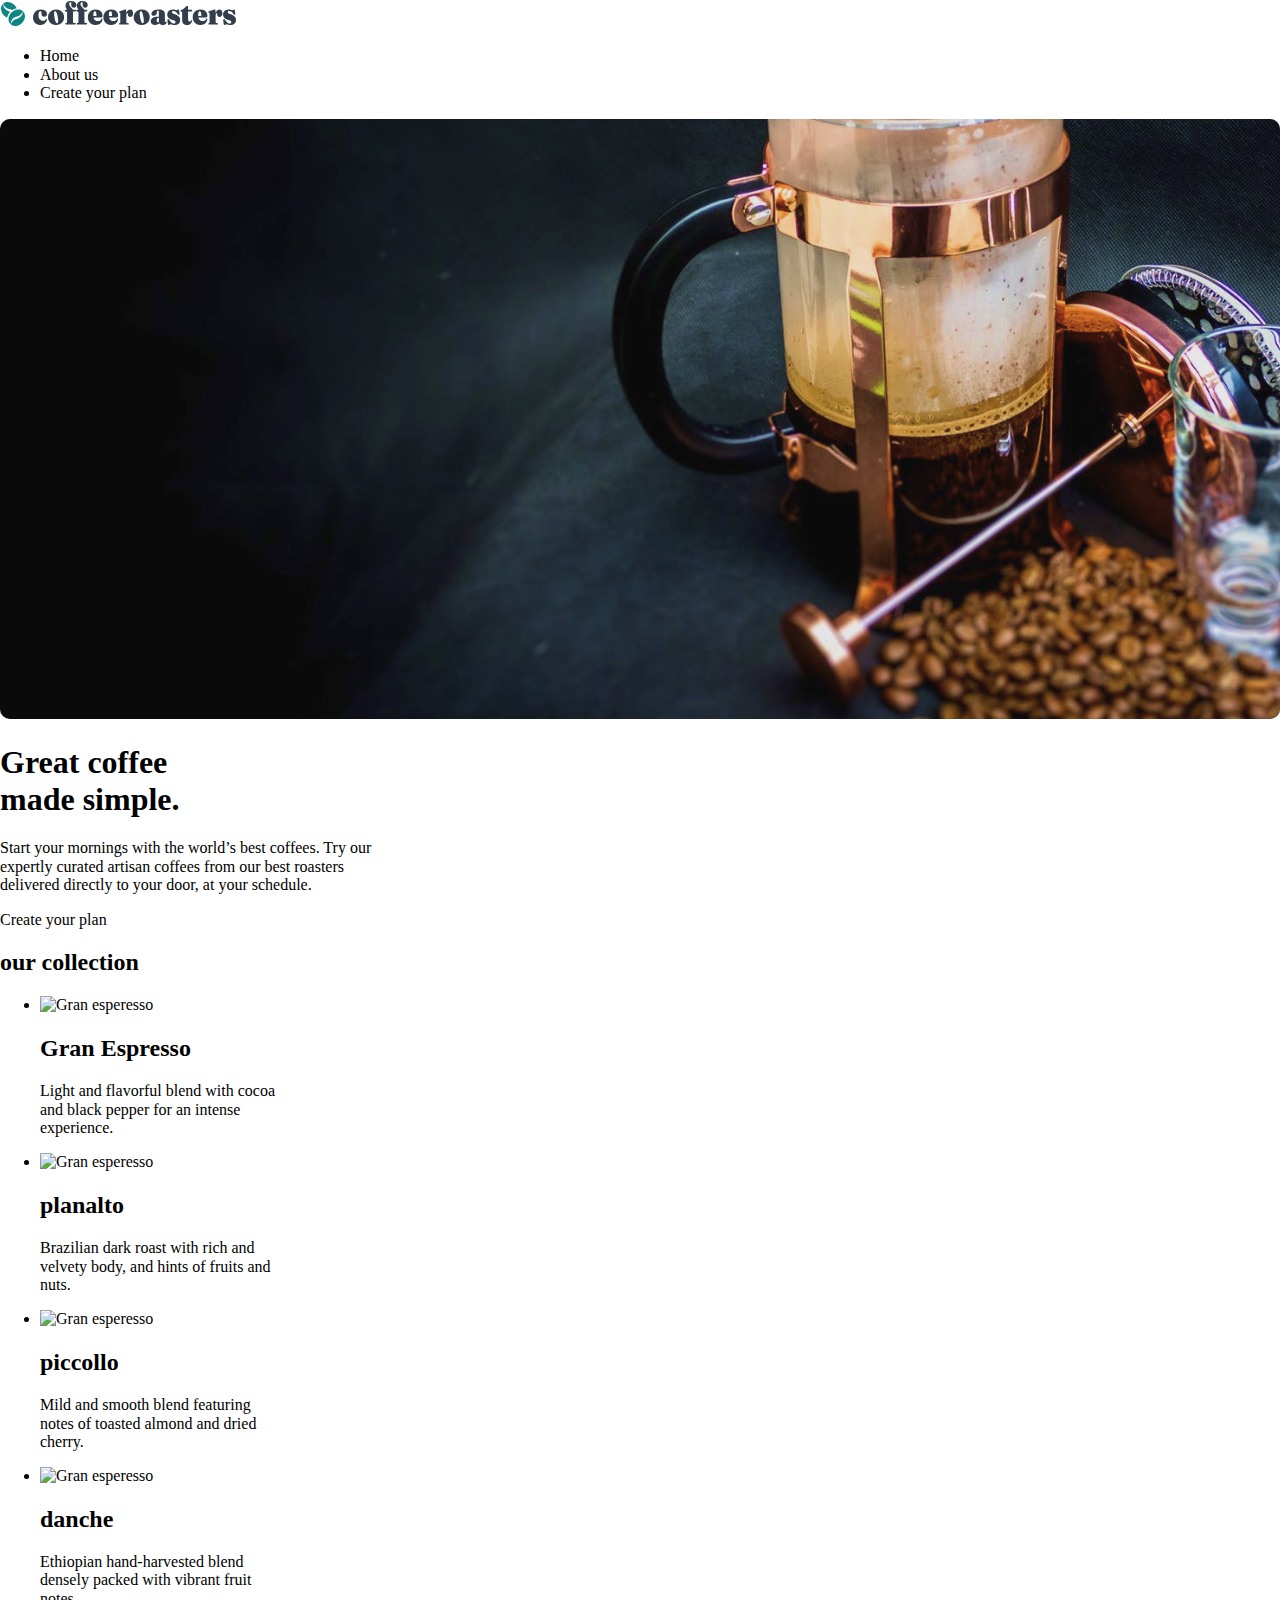
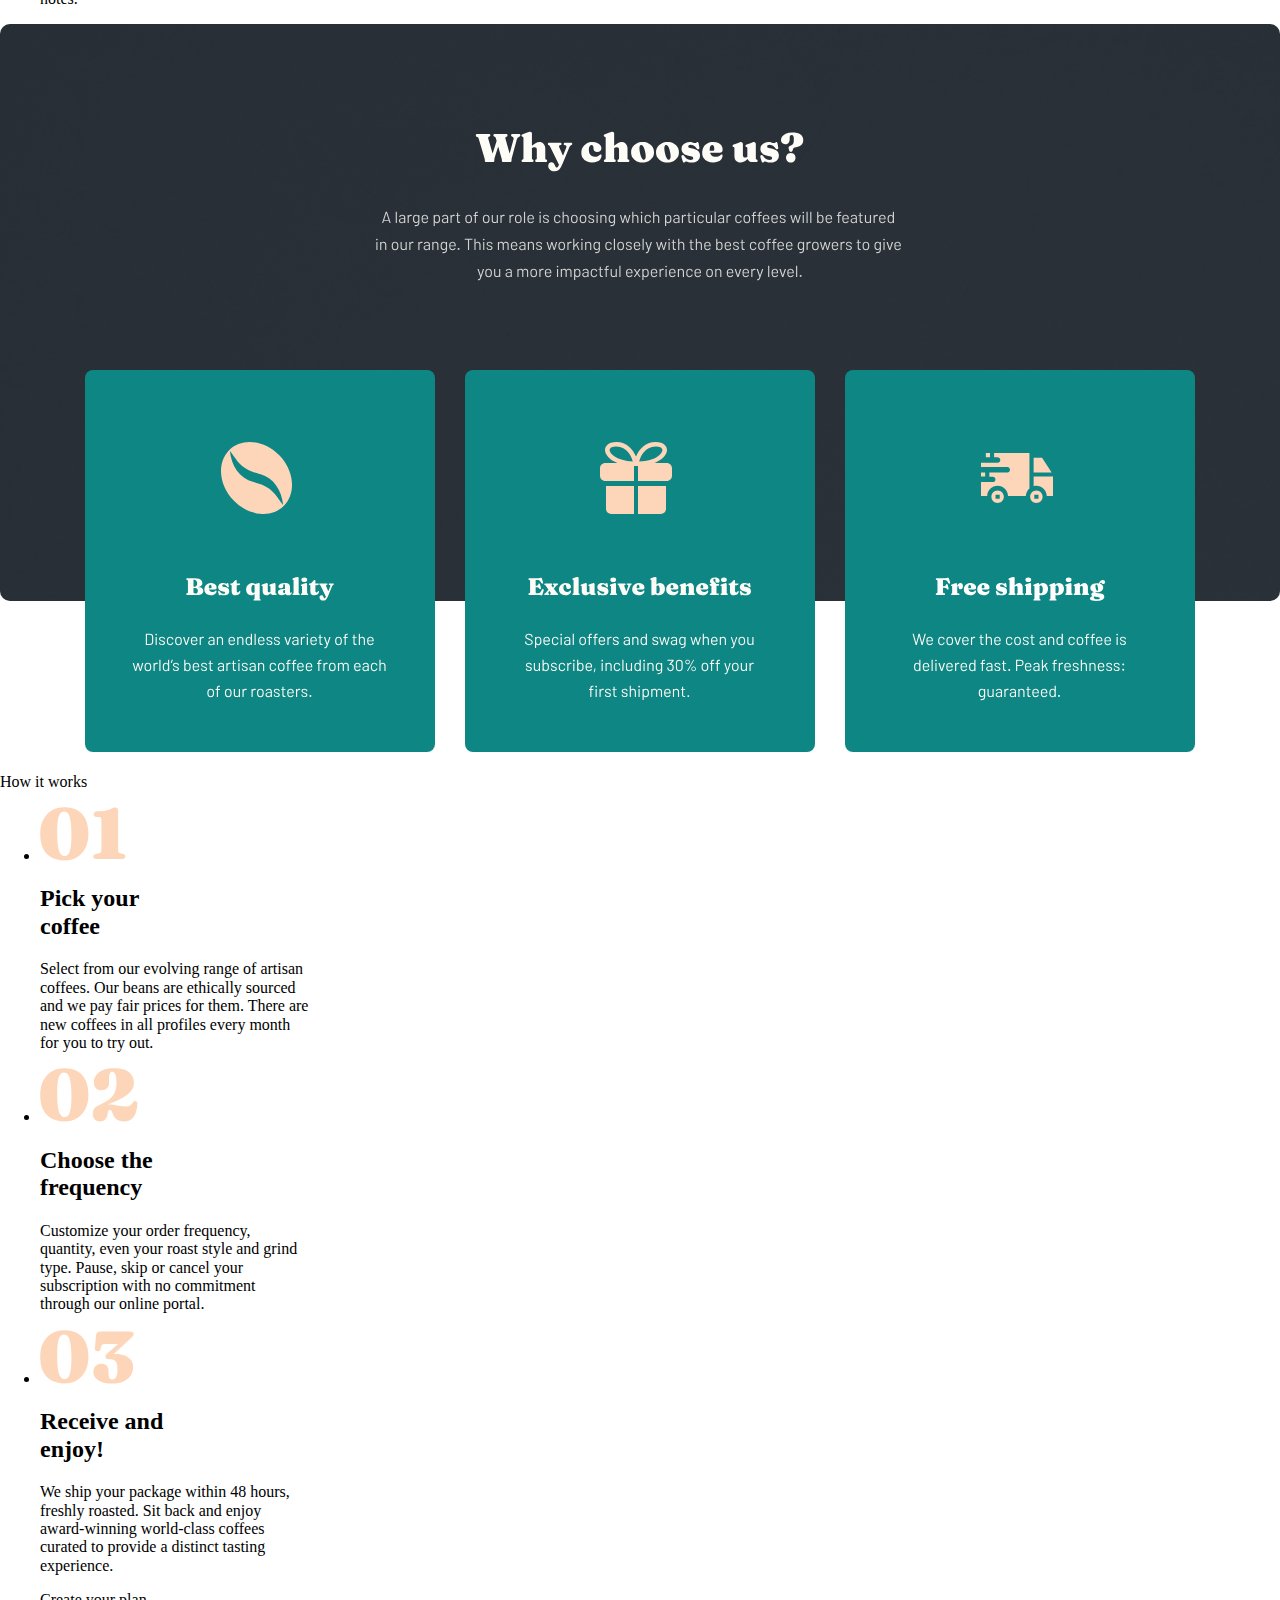
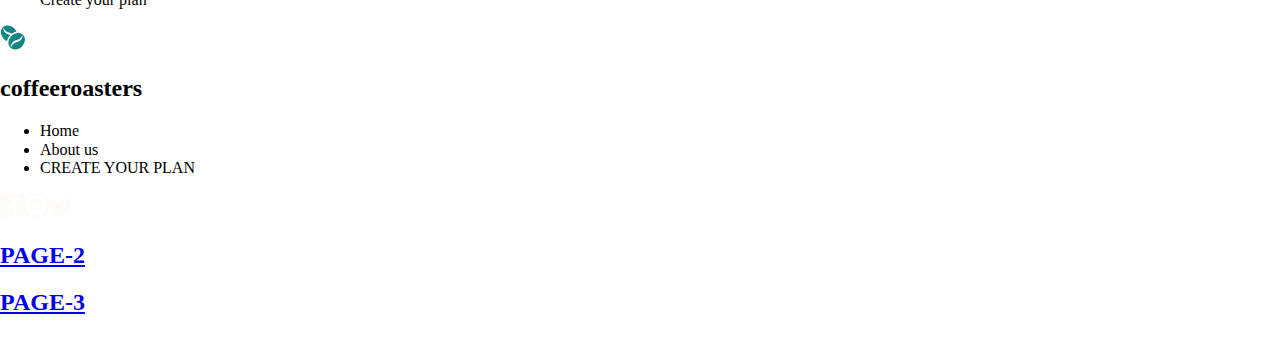
==== index.html @ 1a0b7751 "coffee-maket tablet and mobile verison 3 page" ====
<!DOCTYPE html>
<html lang="en">
<head>
    <meta charset="UTF-8">
    <meta http-equiv="X-UA-Compatible" content="IE=edge">
    <meta name="viewport" content="width=device-width, initial-scale=1.0">
    <link rel="apple-touch-icon" sizes="180x180" href="/apple-touch-icon.png">
<link rel="icon" type="image/png" sizes="32x32" href="/favicon-32x32.png">
<link rel="icon" type="image/png" sizes="16x16" href="/favicon-16x16.png">
<link rel="manifest" href="/site.webmanifest">
<link rel="mask-icon" href="/safari-pinned-tab.svg" color="#5bbad5">
<meta name="msapplication-TileColor" content="#da532c">
<meta name="theme-color" content="#ffffff">
    <title>coffeeroasters</title>
    <link rel="stylesheet" href="./css/normalize.css">
    <link rel="stylesheet" href="./css/style.css">
</head>
<body>
    <div class="normalizm">
        <header class="header"> 
            <img class="header-img" src="./img/Group 5.svg" alt="coffeeroasters">
            <ul class="header-ul">
                <li class="header-text">Home</li>
                <li class="header-text">About us</li>
                <li class="header-text">Create your plan</li>
            </ul>
       </header>
       <main class="container">
           <div class="type-none">
               <img class="img" src="./img/Bitmap.svg" alt="Bitmap">
               <h1 class="heading">Great coffee <br> made simple.</h1>
               <p class="text">Start your mornings with the world’s best coffees. Try our <br> expertly curated artisan 
               coffees from our best roasters <br> delivered directly to your door, at your schedule.</p>
               <p class="heading2">Create your plan</p>
           </div>
           <div class="wrapper">
               <h2 class="wrapper-heading1">our collection</h2>
               <ul class="wrapper-header">
                   <li class="wrapper-item">
                       <img class="wrapper-img2" src="./img/kopi1 copy.svg" alt="Gran esperesso">
                       <h2 class="wrapper-heading">Gran Espresso</h2>
                       <p class="wrapper-text">Light and flavorful blend with cocoa <br> and black pepper for an intense <br> experience.</p>
                   </li>
                   <li class="wrodded-item">
                       <img class="wrodded-img2" src="./img/kopi2.svg" alt="Gran esperesso">
                       <h2 class="wrodded-heading">planalto</h2>
                       <p class="wrodded-text">Brazilian dark roast with rich and <br> velvety body, and hints of fruits and <br> nuts.</p>
                   </li>
                   <li class="drowwer-item">
                       <img class="drowwer-img2" src="./img/kopi3.svg" alt="Gran esperesso">
                       <h2 class="drowwer-heading">piccollo</h2>
                       <p class="drowwer-text">Mild and smooth blend featuring <br> notes of toasted almond and dried <br> cherry.</p>
                   </li>
                   <li class="dropped-item">
                       <img class="dropped-img2" src="./img/kopi4.svg" alt="Gran esperesso">
                       <h2 class="dropped-heading">danche</h2>
                       <p class="dropped-text">Ethiopian hand-harvested blend <br> densely packed with vibrant fruit <br> notes.</p>
                   </li>
               </ul>
           </div>
           <div>
               <img class="div-img" src="./img/Group 12.svg" alt="master-klass">
           </div>
   <div class="class"> 
   <p class="class-text">How it works</p>
   <div class="line">
        <span class="circle"></span>
       <span class="circle"></span>
       <span class="circle"></span>
   </div>
   <ul class="clas-01">
       <li class="class-wrapper">
           <img class="img-01" src="./img/01.svg" alt="01">
           <h2 class="class-heading">Pick your <br>coffee</h2>
           <p class="clas-text">Select from our evolving range of artisan <br> coffees. Our beans are ethically sourced <br> and we pay fair prices for them. There are <br> new coffees in all profiles every month <br> for you to try out.</p>
       </li>
       <li class="class-dropped">
           <img class="img-02" src="./img/02.svg" alt="01">
           <h2 class="class-headink">Choose the <br>frequency</h2>
           <p class="clas-texs">Customize your order frequency,<br>quantity, even your roast style and grind<br>type.
               Pause, skip or cancel your <br>subscription with no commitment <br> through our online portal.</p>
       </li>
       <li class="class-drowwer">
           <img class="img-03" src="./img/03.svg" alt="01">
           <h2 class="class-headins">Receive and<br>enjoy!</h2>
           <p class="clas-texk">We ship your package within 48 hours,<br>freshly roasted. Sit back and enjoy <br>award-winning world-class coffees <br>curated to provide a distinct tasting <br>experience.</p>
       </li>
       <a class="heading22">Create your plan</a>
   </ul>
   </div>
       </main>
       <footer class="footer">
       <img class="footer-img" src="./img/Combined Shape.svg" alt="Combined Shape"><h2 class="footer-heading">coffeeroasters</h2>
       <ul class="footer-dropped">
           <li class="footer-item">Home</li>
           <li class="footer-item">About us</li>
           <li class="footer-item">CREATE YOUR PLAN</li>
       </ul>
       <div class="img-rofiq">
           <img class="footer-img1" src="./img/facebook.svg" alt="facebook"><img class="footer-img1" src="./img/instagram.svg"alt="instagram"><img class="footer-img1" src="./img/twitter.svg" alt="twitter"></div>
       </footer>
       <h2 class="page"><a class="page-link" href="./about.html">PAGE-2</a></h2>
       <h2 class="page"><a class="page-link" href="./style.html">PAGE-3</a></h2>
    </div>
</body>
</html>
---- css/style.css ----
/*body{
font-family:  sans-serif;
    background-image: linear-gradient(#fdf9ee,#fff);
   background-repeat: no-repeat;
}
.header-ul{
    display: flex;
    margin-left: 1110px;
    margin-top: -22px;
    list-style-type:  none;
}
.header-text{
    color:  rgba(131, 136, 143, 1);
    padding: 0 18px;
}
.header-img{
    margin-top: 30px;
    margin-left: 50px;
}
.img{
    margin-top: 43px;
    margin-left: 190px;
width: 1400px;
height: 600px;
}
.heading{
    height: 145px;
    line-height: 72px;
    font-size: 72px;
    font-weight: 900;
    margin-left: 320px;
    margin-top: -515px;
    color: #fff;
}
.text{
    color: #FEFCF7;
    opacity: 0.8;
    margin-left: 330px;
    font-size: 16px;
    line-height: 26px;
}
.heading2{
    font-size: 22px;
    margin-left: 330px;
    border-radius: 6px;
    display: inline-block;
    color: #FEFCF7;
    background-color: #0E8784;
    height: 45px;
    text-align: center;
    padding-top: 16px;
    width: 220px;
    margin-top: 50px;
}
.img{
    margin-left: 180px;
}
.wrapper-header{
    margin-bottom: 200px;
    list-style-type: none;
}
.wrapper-img2{
    width: 400px;
    height: 393px;
    margin-left: -10px;
margin-top: 300px;
}
.wrapper-heading{
    margin-top: -130px;
    margin-left: 100px;
    font-size: 42px;
    color: #333D4B;
}
.wrapper-heading1{
    position: absolute;
    width: 1111px;
    height: 196px;
    left: 165px;
    top: 849px;
    background: linear-gradient(180deg, rgba(254, 252, 247, 0.0001) 0%, #FEFCF7 100%);
    mix-blend-mode: normal;
    font-size: 160px;
    margin-top: 1px;
    margin-left: 300px;
    opacity: 0.1; 
    margin-left: 180px;
}
.wrapper-text{
    margin-left: 105px;
    font-family: "Arial";
    margin-top: -30px;
}
.wrapper{
    display: flex;
}
.wrodded-heading{
    margin-top: -130px;
    margin-left: 490px;
    font-size: 42px;
    color: #333D4B;
}
.wrodded-img2{
    width: 400px;
    height: 393px;
    margin-left: 370px;
margin-top: -500px;
}
.wrodded-text{
    margin-left: 490px;
    font-family: "Arial";
    margin-top: -30px;
}
.drowwer-heading{
    margin-top: -150px;
    margin-left: 900px;
    font-size: 42px;
    color: #333D4B;
}
.drowwer-img2{
    width: 400px;
    height: 393px;
    margin-left: 780px;
margin-top: -820px;
}
.drowwer-text{
    margin-left: 910px;
    margin-top: -30px;
}
.dropped-heading{
    margin-top: -40px;
    margin-left: 1290px;
    font-size: 42px;
    color: #333D4B;
}
.dropped-img2{
    width: 350px;
    margin-left: 1200px;
    height: 200px;
}
.dropped-text{
    margin-left: 1290px;
    font-family: "Arial";
    margin-top: -20px;
}
.dropped-item{
    margin-top: -320px;
}
.div-img{
    margin-left: 220px;
    margin-bottom: 200px;
}
.class-text{
    position: absolute;
    height: 32px;
    margin-top: 2300px;
    margin-left: 165px;
    top: calc(50% - 32px/2 - 266.5px);
    font-style: normal;
    font-weight: 900;
    font-size: 24px;
    line-height: 32px;  
    color: #83888F;
}
.line{
    display: flex;
    align-items: center;
    justify-content: space-between;
    background-color: #FDD6BA;
height: 3px;
width: 700px;
margin-top: 130px;
margin-left: 160px;
}
.circle{
    display: inline-block;
    background-color: #fff;
    display: inline-block;
    width: 30px;
    height: 30px;
    border: 2px solid #0E8784;
    border-radius: 50%;
}
.img-01{
    margin-top: 98px;
    margin-left: 165px;
}
.clas-01{
    list-style-type: none;
}
.class-heading{
    margin-bottom: 42px;
    margin-left: 160px;
    font-size: 34px;
    color: #333D4B;
}
.clas-text{
    margin-left: 160px;
    color: #333D4B;
    font-size: 13px;
}
.class-dropped{
    margin-top: -292px;
    margin-left: 545px;
}
.class-headink{
    margin-bottom: 42px;
    font-size: 34px;
    color: #333D4B;
}
.clas-texs{
    color: #333D4B;
font-size: 13px;
}
.class-drowwer{
    padding-bottom: 109px;
    margin-top: -292px;
    margin-left: 1000px;
}
.class-headins{
    margin-bottom: 42px;
    font-size: 34px;
    color: #333D4B;
}
.clas-texk{
    color: #333D4B;
font-size: 13px;
}
.heading22{
    text-decoration: none;
    font-size: 22px;
    margin-left: 130px;
    border-radius: 6px;
    display: inline-block;
    color: #FEFCF7;
    background-color: #0E8784;
    height: 45px;
    text-align: center;
    padding-top: 16px;
    width: 220px;
    margin-top: 50px;
    margin-bottom: 200px;
}
.footer{
    margin-left: 100px;
   margin-bottom: 88px;
  height: 120px;
    display: flex;
    width: 1280px;
    background-color: #2C343E;
}
.footer-heading{
    margin-top: 50px;
    color: #fff;
}
.footer-img{
    margin-top: 50px;
    padding-left: 90px;
    width: 24px;
    height: 24px;
    margin-left: 10px;
}
.footer-dropped{
    display: flex;
    list-style-type: none;
    margin-left: 30px;
    margin-top: 37px;
}
.footer-item{
    margin-right: 10px;
    margin-left: 25px;
    margin-top: 20px;
    color: #83888F;
}
.img-rofiq{
    margin-top: 53px;
   margin-left: 400px;
}
.footer-img1{
    margin-left: 20px;
}
.img-panda{
    width: 1280px;
    height: 450px;
    margin-top: 43px;
    margin-left: 150px;
}
.heading-panda{
    color: rgba(254, 252, 247, 1);
    height: 145px;
    line-height: 72px;
    font-size: 40px;
    font-weight: 900;
    margin-left: 280px;
    margin-top: -335px;
}
.text-panda{
    margin-top: -80px;
    color: #FEFCF7;
    opacity: 0.8;
    margin-left: 280px;
    font-size: 16px;
    line-height: 26px;
}
.qwerty-img{
    width: 445px;
    height: 520px;
  margin-top: 288px;
  margin-left: 165px;
}
.qwerty-heading{
    font-size: 40px;
    margin-top: -400px;
    margin-left: 700px;
}
.qwerty-text{
    margin-left: 700px;
}
.akula{
    margin-left: 80px;
    margin-top: 300px;
    width: 1280px;
height: 474px;
background-color: #2C343E;
    position: absolute;
    border-radius: 8px;
}
.akula-heading{
    padding-left: 85px;
    padding-top: 88px;
    color: rgba(254, 252, 247, 1);
    font-size: 40px;
}
.akula-text{
    padding-left: 85px;
    color: #FEFCF7;
    opacity: 0.8;
}
.akula-img{
    width: 445px;
    height: 474px;
    margin-left: 750px;
    margin-top: -388px;
}
.wolf-heading{
    margin-left: 90px;
    margin-top: 980px;
    color: rgba(131, 136, 143, 1);
}
.wolf-img{
    margin-left: 90px;
    margin-top: 70px;
}
.wolf-heading1{
    margin-left: 90px;
    font-size: 32px;
    color: #333D4B;
}
.wolf-header{
    margin-left: 50px;
    list-style-type: none;
}
.ariol{
    display: flex;
}
.kombined{
    margin-right: 180px;
}
.footer1{
    display: flex;
    margin-left: 80px;
    margin-top: 168px;
    margin-bottom: 88px;
   height: 120px;
     width: 1280px;
     background-color: #2C343E;
}
.page-link{
    color: #FDD6BA;
    text-decoration: none;
}
.page{
    font-size: 32px;
}
.type-none{
    margin-left: -70px;
}
.classss{
    margin-top: 100px;
    display: inline-block;
    margin-top: 350px;
    background-color: #2C343E;
    border-radius: 8px;
    margin-left: 140px;
}
.linee{
display: flex;
align-items: center;
justify-content: space-between;
background-color: #FDD6BA;
height: 1px;
width: 700px;
margin-top: 130px;
margin-left: 160px;
}
.circlee{
    display: inline-block;
    width: 30px;
    height: 30px;
    border: 2px solid #0E8784;
    border-radius: 50%;
}
.class-headingg{
    margin-bottom: 42px;
    margin-left: 160px;
    font-size: 34px;
    color: rgba(254, 252, 247, 1);
}
.clas-textt{
    margin-left: 160px;
     font-size: 13px;
    color: rgba(254, 252, 247, 1);
    opacity: 0.8;
}
.class-headinkk{
    margin-bottom: 42px;
    font-size: 34px;
    color: rgba(254, 252, 247, 1);
}
.clas-texss{
    color: rgba(254, 252, 247, 1);
font-size: 13px;
opacity: 0.8;
}
.class-headinss{
    margin-bottom: 42px;
    font-size: 34px;
    color: rgba(254, 252, 247, 1);
}
.clas-texkk{
    color: rgba(254, 252, 247, 1);
    opacity: 0.8;
}
.list-style{
    margin-left: 165px;
    margin-top: 120px;
    list-style-type: none;
}
.list-style-item{
    display: flex;
}
.list-style-heading{
    color: #333D4B;
    margin-left: 24px;
    opacity: 0.3;
}
.list-style-img{
    opacity: 0.3;
}
.list-style-headingg{
    color: #333D4B;
    margin-left: 24px;
}
hr{
    background-color:  #83888F;
    width: 255px;
    height: 1px;
    margin-left: -20px;
   opacity: 25%;
}
.wolfing{
    display: flex;
    margin-top: -400px;
    margin-left: 670px;
}
.wolfing-item1{
    margin-left: 30px;
    border-radius: 8px;
    width: 228px;
height: 250px;
background-color: #F4F1EB;
}
.wolfing-header{
    display: flex;
    list-style-type: none;
    margin-left: 600px;
}
.wolfing-header-heading{
    padding-left: 28px;
    padding-top: 32px;
    color: #333D4B;
}
.wolfing-header-text{
    padding-left: 28px;
    padding-top: 5px;
}
.wolfing-heading{
    font-size: 40px;
    color: #83888F;
}
.wolfing-img{
    margin-left: 98px;
}
.wolfing-item2{
    margin-left: 30px;
    border-radius: 8px;
    width: 228px;
height: 250px;
background-color: #0E8784;
}
.wolfingg{
    display: flex;
    margin-top: 80px;
    margin-left: 670px;
}
.wolfinggg{
    display: flex;
    margin-top: 80px;
    margin-left: 670px;
}
.wolfingggg{
    display: flex;
    margin-top: 80px;
    margin-left: 670px;
}
.wolfinggggg{
    display: flex;
    margin-top: 80px;
    margin-left: 670px;
}
.wolfingg-img{
    margin-left: 304px;
}
.wolfinggg-img{
    margin-left: 178px;
}
.wolfingggg-img{
    margin-left: 248px;
}
.wolfinggggg-img{
    margin-left: 122px;
}
.pachti-footer{
    margin-left: 670px;
    margin-top: 88px;
}
.heading2222{
    font-size: 22px;
    margin-left: 1180px;
    border-radius: 6px;
    display: inline-block;
    color: #FEFCF7;
    background-color: #0E8784;
    height: 45px;
    text-align: center;
    padding-top: 16px;
    width: 220px;
    margin-top: 50px;
    text-decoration: none;
}
.footer11{
    display: flex;
    margin-left: 170px;
    margin-top: 168px;
    margin-bottom: 88px;
   height: 120px;
     width: 1280px;
     background-color: #2C343E;
}
.wolfing-item2:hover{
    background-color: #FDD6BA;
}
@media only screen and (max-width: 1542px) {
   .container{
    width: 768px;
   }
}
@media only screen and (max-width: 6057px) {
    .superizm{
     width: 768px;
    }
 }
 @media only screen and (max-width: 3537px) {
    .normalizm{
     width: 768px;
    }
 }
 @media only screen and (max-width: 768px) {
    .normalizm{
     width: 375px;
    }
 }
 @media only screen and (max-width: 768px) {
    .superizm{
     width: 375px;
    }
 }
 @media only screen and (max-width: 768px) {
    .container{
     width: 375px;
    }
 }*/
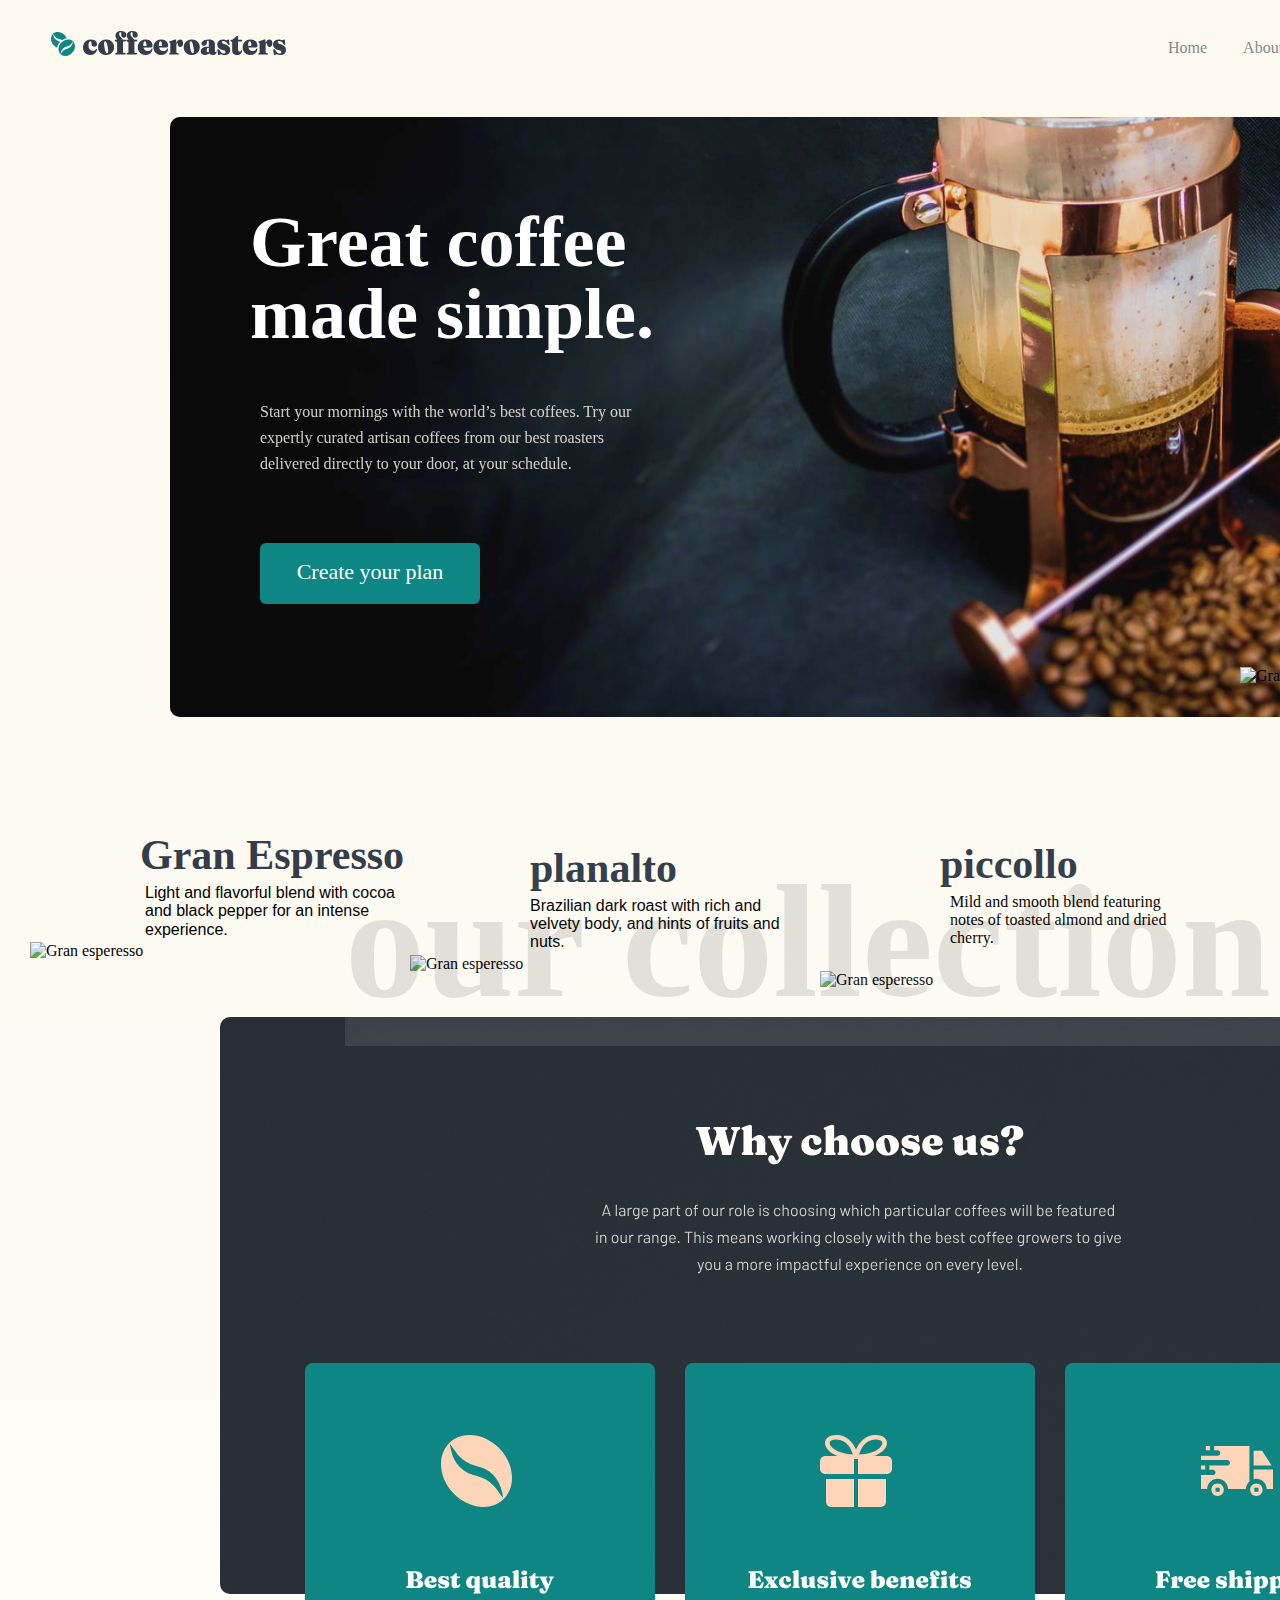
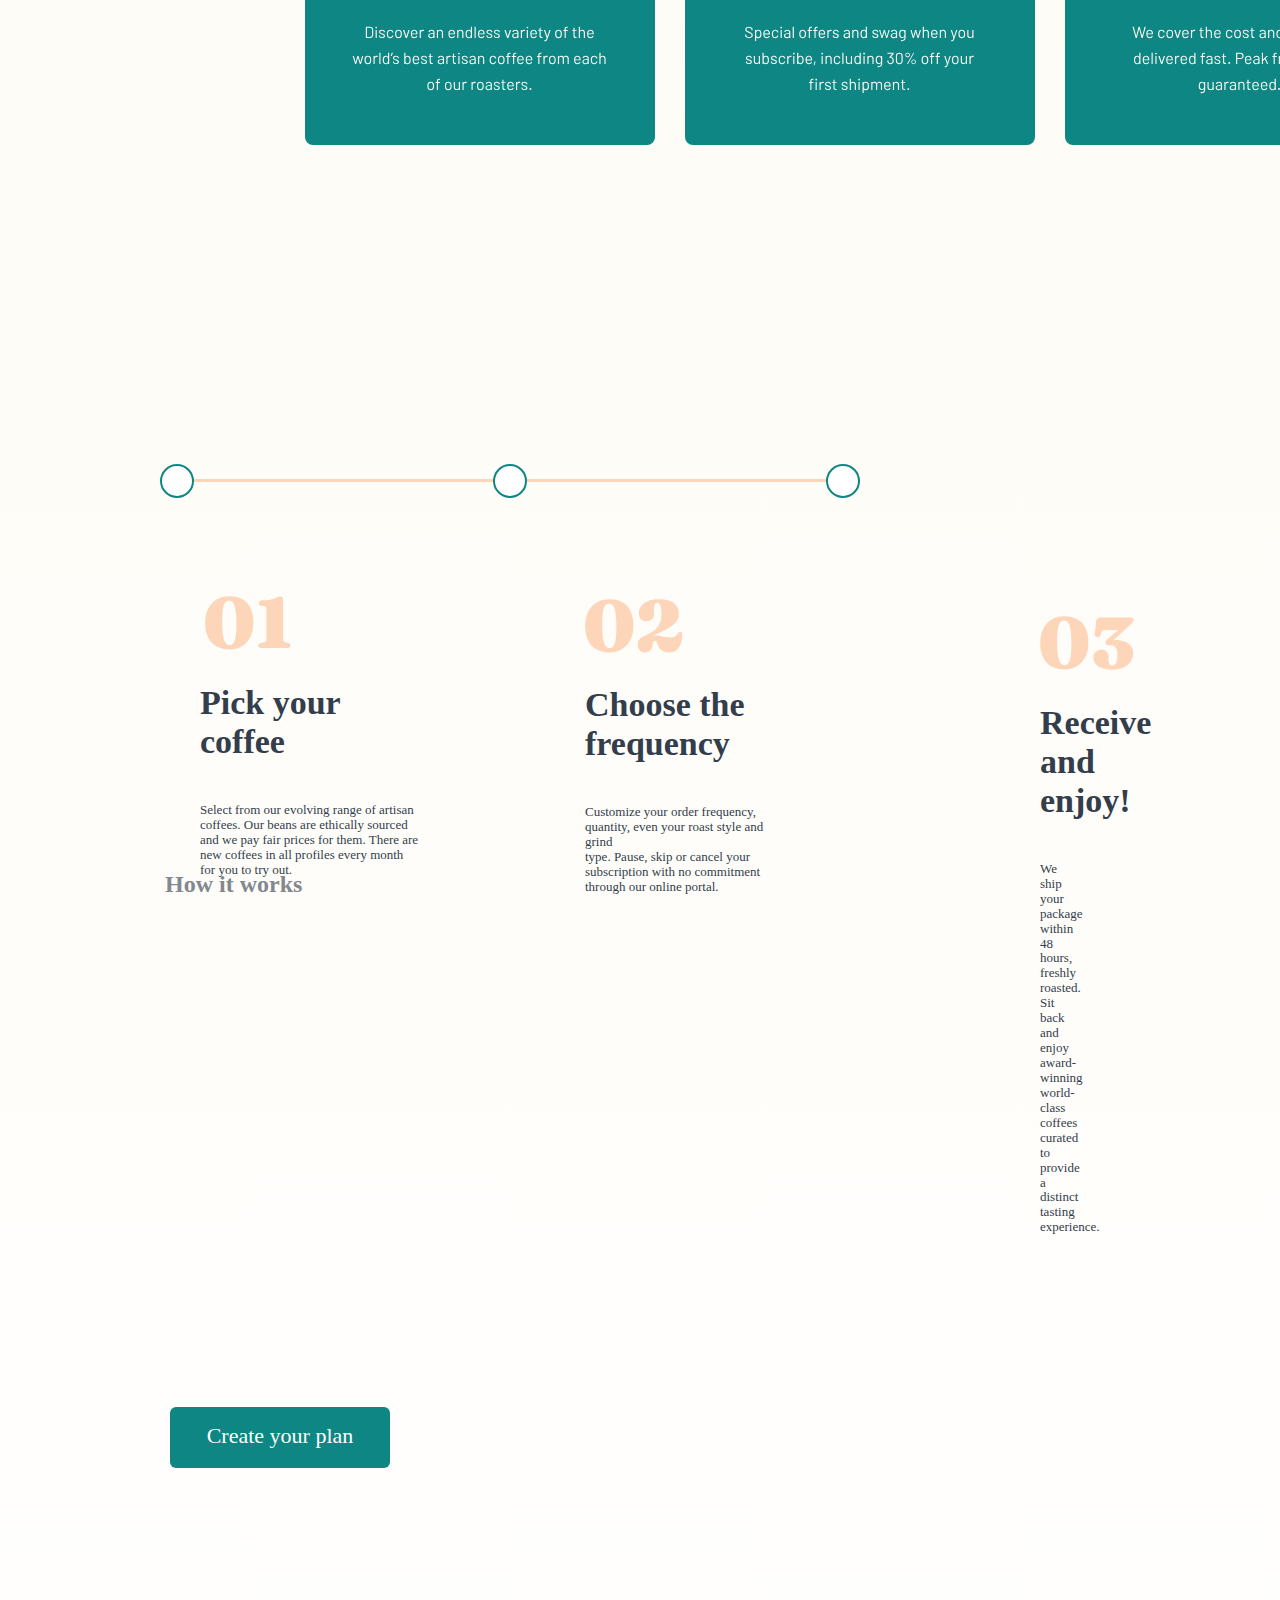
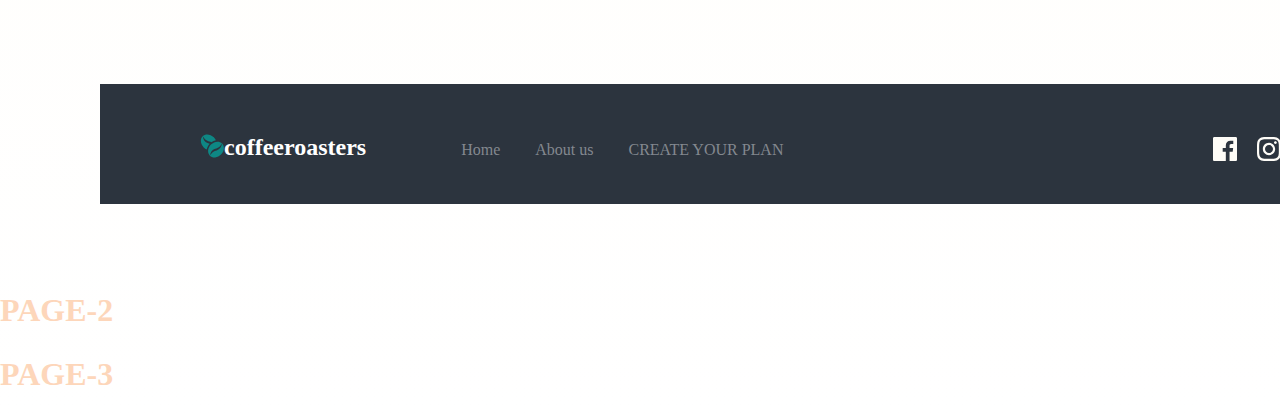
==== commit 5945c5a6: "coffee-maket" ====
--- a/index.html
+++ b/index.html
@@ -14,6 +14,7 @@
     <title>coffeeroasters</title>
     <link rel="stylesheet" href="./css/normalize.css">
     <link rel="stylesheet" href="./css/style.css">
+    <link rel="stylesheet" href="./css/style.min.css">
 </head>
 <body>
     <div class="normalizm">
--- a/css/style.min.css
+++ b/css/style.min.css
@@ -0,0 +1 @@
+body{background-image:linear-gradient(#fdf9ee,#fff);background-repeat:no-repeat}.header-ul{display:flex;margin-left:1110px;margin-top:-22px;list-style-type:none}.header-text{color:#83888f;padding:0 18px}.header-img{margin-top:30px;margin-left:50px}.img{margin-top:43px;margin-left:190px;width:1400px;height:600px}.heading{height:145px;line-height:72px;font-size:72px;font-weight:900;margin-left:320px;margin-top:-515px;color:#fff}.text{color:#fefcf7;opacity:.8;margin-left:330px;font-size:16px;line-height:26px}.heading2{font-size:22px;margin-left:330px;border-radius:6px;display:inline-block;color:#fefcf7;background-color:#0e8784;height:45px;text-align:center;padding-top:16px;width:220px;margin-top:50px}.img{margin-left:180px}.wrapper-header{margin-bottom:200px;list-style-type:none}.wrapper-img2{width:400px;height:393px;margin-left:-10px;margin-top:300px}.wrapper-heading{margin-top:-130px;margin-left:100px;font-size:42px;color:#333d4b}.wrapper-heading1{position:absolute;width:1111px;height:196px;left:165px;top:849px;background:linear-gradient(180deg,rgba(254,252,247,.0001) 0,#fefcf7 100%);mix-blend-mode:normal;font-size:160px;margin-top:1px;margin-left:300px;opacity:.1;margin-left:180px}.wrapper-text{margin-left:105px;font-family:Arial;margin-top:-30px}.wrapper{display:flex}.wrodded-heading{margin-top:-130px;margin-left:490px;font-size:42px;color:#333d4b}.wrodded-img2{width:400px;height:393px;margin-left:370px;margin-top:-500px}.wrodded-text{margin-left:490px;font-family:Arial;margin-top:-30px}.drowwer-heading{margin-top:-150px;margin-left:900px;font-size:42px;color:#333d4b}.drowwer-img2{width:400px;height:393px;margin-left:780px;margin-top:-820px}.drowwer-text{margin-left:910px;margin-top:-30px}.dropped-heading{margin-top:-40px;margin-left:1290px;font-size:42px;color:#333d4b}.dropped-img2{width:350px;margin-left:1200px;height:200px}.dropped-text{margin-left:1290px;font-family:Arial;margin-top:-20px}.dropped-item{margin-top:-320px}.div-img{margin-left:220px;margin-bottom:200px}.class-text{position:absolute;height:32px;margin-top:2300px;margin-left:165px;top:calc(50% - 32px/2 - 266.5px);font-style:normal;font-weight:900;font-size:24px;line-height:32px;color:#83888f}.line{display:flex;align-items:center;justify-content:space-between;background-color:#fdd6ba;height:3px;width:700px;margin-top:130px;margin-left:160px}.circle{display:inline-block;background-color:#fff;display:inline-block;width:30px;height:30px;border:2px solid #0e8784;border-radius:50%}.img-01{margin-top:98px;margin-left:165px}.clas-01{list-style-type:none}.class-heading{margin-bottom:42px;margin-left:160px;font-size:34px;color:#333d4b}.clas-text{margin-left:160px;color:#333d4b;font-size:13px}.class-dropped{margin-top:-292px;margin-left:545px}.class-headink{margin-bottom:42px;font-size:34px;color:#333d4b}.clas-texs{color:#333d4b;font-size:13px}.class-drowwer{padding-bottom:109px;margin-top:-292px;margin-left:1000px}.class-headins{margin-bottom:42px;font-size:34px;color:#333d4b}.clas-texk{color:#333d4b;font-size:13px}.heading22{text-decoration:none;font-size:22px;margin-left:130px;border-radius:6px;display:inline-block;color:#fefcf7;background-color:#0e8784;height:45px;text-align:center;padding-top:16px;width:220px;margin-top:50px;margin-bottom:200px}.footer{margin-left:100px;margin-bottom:88px;height:120px;display:flex;width:1280px;background-color:#2c343e}.footer-heading{margin-top:50px;color:#fff}.footer-img{margin-top:50px;padding-left:90px;width:24px;height:24px;margin-left:10px}.footer-dropped{display:flex;list-style-type:none;margin-left:30px;margin-top:37px}.footer-item{margin-right:10px;margin-left:25px;margin-top:20px;color:#83888f}.img-rofiq{margin-top:53px;margin-left:400px}.footer-img1{margin-left:20px}.img-panda{width:1280px;height:450px;margin-top:43px;margin-left:150px}.heading-panda{color:#fefcf7;height:145px;line-height:72px;font-size:40px;font-weight:900;margin-left:280px;margin-top:-335px}.text-panda{margin-top:-80px;color:#fefcf7;opacity:.8;margin-left:280px;font-size:16px;line-height:26px}.qwerty-img{width:445px;height:520px;margin-top:288px;margin-left:165px}.qwerty-heading{font-size:40px;margin-top:-400px;margin-left:700px}.qwerty-text{margin-left:700px}.akula{margin-left:80px;margin-top:300px;width:1280px;height:474px;background-color:#2c343e;position:absolute;border-radius:8px}.akula-heading{padding-left:85px;padding-top:88px;color:#fefcf7;font-size:40px}.akula-text{padding-left:85px;color:#fefcf7;opacity:.8}.akula-img{width:445px;height:474px;margin-left:750px;margin-top:-388px}.wolf-heading{margin-left:90px;margin-top:980px;color:#83888f}.wolf-img{margin-left:90px;margin-top:70px}.wolf-heading1{margin-left:90px;font-size:32px;color:#333d4b}.wolf-header{margin-left:50px;list-style-type:none}.ariol{display:flex}.kombined{margin-right:180px}.footer1{display:flex;margin-left:80px;margin-top:168px;margin-bottom:88px;height:120px;width:1280px;background-color:#2c343e}.page-link{color:#fdd6ba;text-decoration:none}.page{font-size:32px}.type-none{margin-left:-70px}.classss{margin-top:100px;display:inline-block;margin-top:350px;background-color:#2c343e;border-radius:8px;margin-left:140px}.linee{display:flex;align-items:center;justify-content:space-between;background-color:#fdd6ba;height:1px;width:700px;margin-top:130px;margin-left:160px}.circlee{display:inline-block;width:30px;height:30px;border:2px solid #0e8784;border-radius:50%}.class-headingg{margin-bottom:42px;margin-left:160px;font-size:34px;color:#fefcf7}.clas-textt{margin-left:160px;font-size:13px;color:#fefcf7;opacity:.8}.class-headinkk{margin-bottom:42px;font-size:34px;color:#fefcf7}.clas-texss{color:#fefcf7;font-size:13px;opacity:.8}.class-headinss{margin-bottom:42px;font-size:34px;color:#fefcf7}.clas-texkk{color:#fefcf7;opacity:.8}.list-style{margin-left:165px;margin-top:120px;list-style-type:none}.list-style-item{display:flex}.list-style-heading{color:#333d4b;margin-left:24px;opacity:.3}.list-style-img{opacity:.3}.list-style-headingg{color:#333d4b;margin-left:24px}hr{background-color:#83888f;width:255px;height:1px;margin-left:-20px;opacity:25%}.wolfing{display:flex;margin-top:-400px;margin-left:670px}.wolfing-item1{margin-left:30px;border-radius:8px;width:228px;height:250px;background-color:#f4f1eb}.wolfing-header{display:flex;list-style-type:none;margin-left:600px}.wolfing-header-heading{padding-left:28px;padding-top:32px;color:#333d4b}.wolfing-header-text{padding-left:28px;padding-top:5px}.wolfing-heading{font-size:40px;color:#83888f}.wolfing-img{margin-left:98px}.wolfing-item2{margin-left:30px;border-radius:8px;width:228px;height:250px;background-color:#0e8784}.wolfingg{display:flex;margin-top:80px;margin-left:670px}.wolfinggg{display:flex;margin-top:80px;margin-left:670px}.wolfingggg{display:flex;margin-top:80px;margin-left:670px}.wolfinggggg{display:flex;margin-top:80px;margin-left:670px}.wolfingg-img{margin-left:304px}.wolfinggg-img{margin-left:178px}.wolfingggg-img{margin-left:248px}.wolfinggggg-img{margin-left:122px}.pachti-footer{margin-left:670px;margin-top:88px}.heading2222{font-size:22px;margin-left:1180px;border-radius:6px;display:inline-block;color:#fefcf7;background-color:#0e8784;height:45px;text-align:center;padding-top:16px;width:220px;margin-top:50px;text-decoration:none}.footer11{display:flex;margin-left:170px;margin-top:168px;margin-bottom:88px;height:120px;width:1280px;background-color:#2c343e}.wolfing-item2:hover{background-color:#fdd6ba}@media only screen and (max-width:1542px){.container{width:768px}}@media only screen and (max-width:6057px){.superizm{width:768px}}@media only screen and (max-width:3537px){.normalizm{width:768px}}@media only screen and (max-width:768px){.normalizm{width:375px}}@media only screen and (max-width:768px){.superizm{width:375px}}@media only screen and (max-width:768px){.container{width:375px}}.superizm{width: 1542px;}.normalizm{width: 1542px;}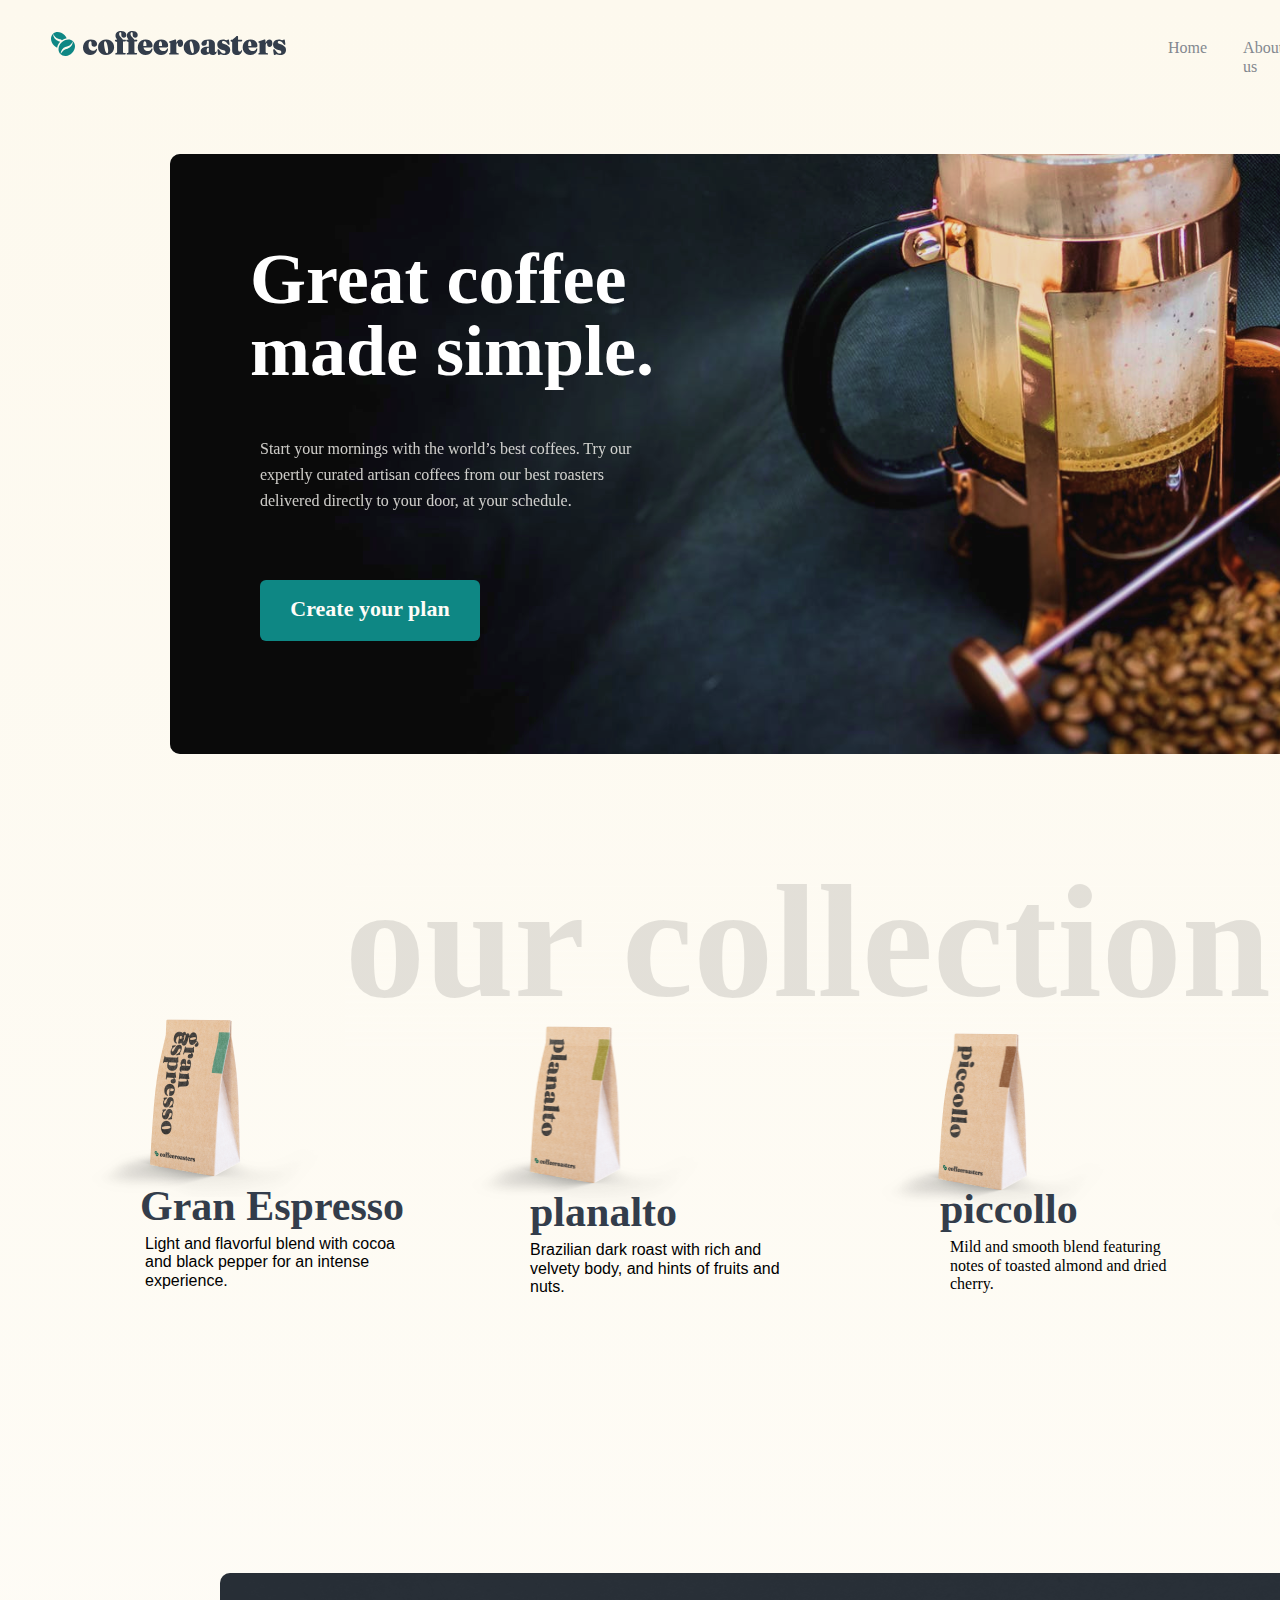
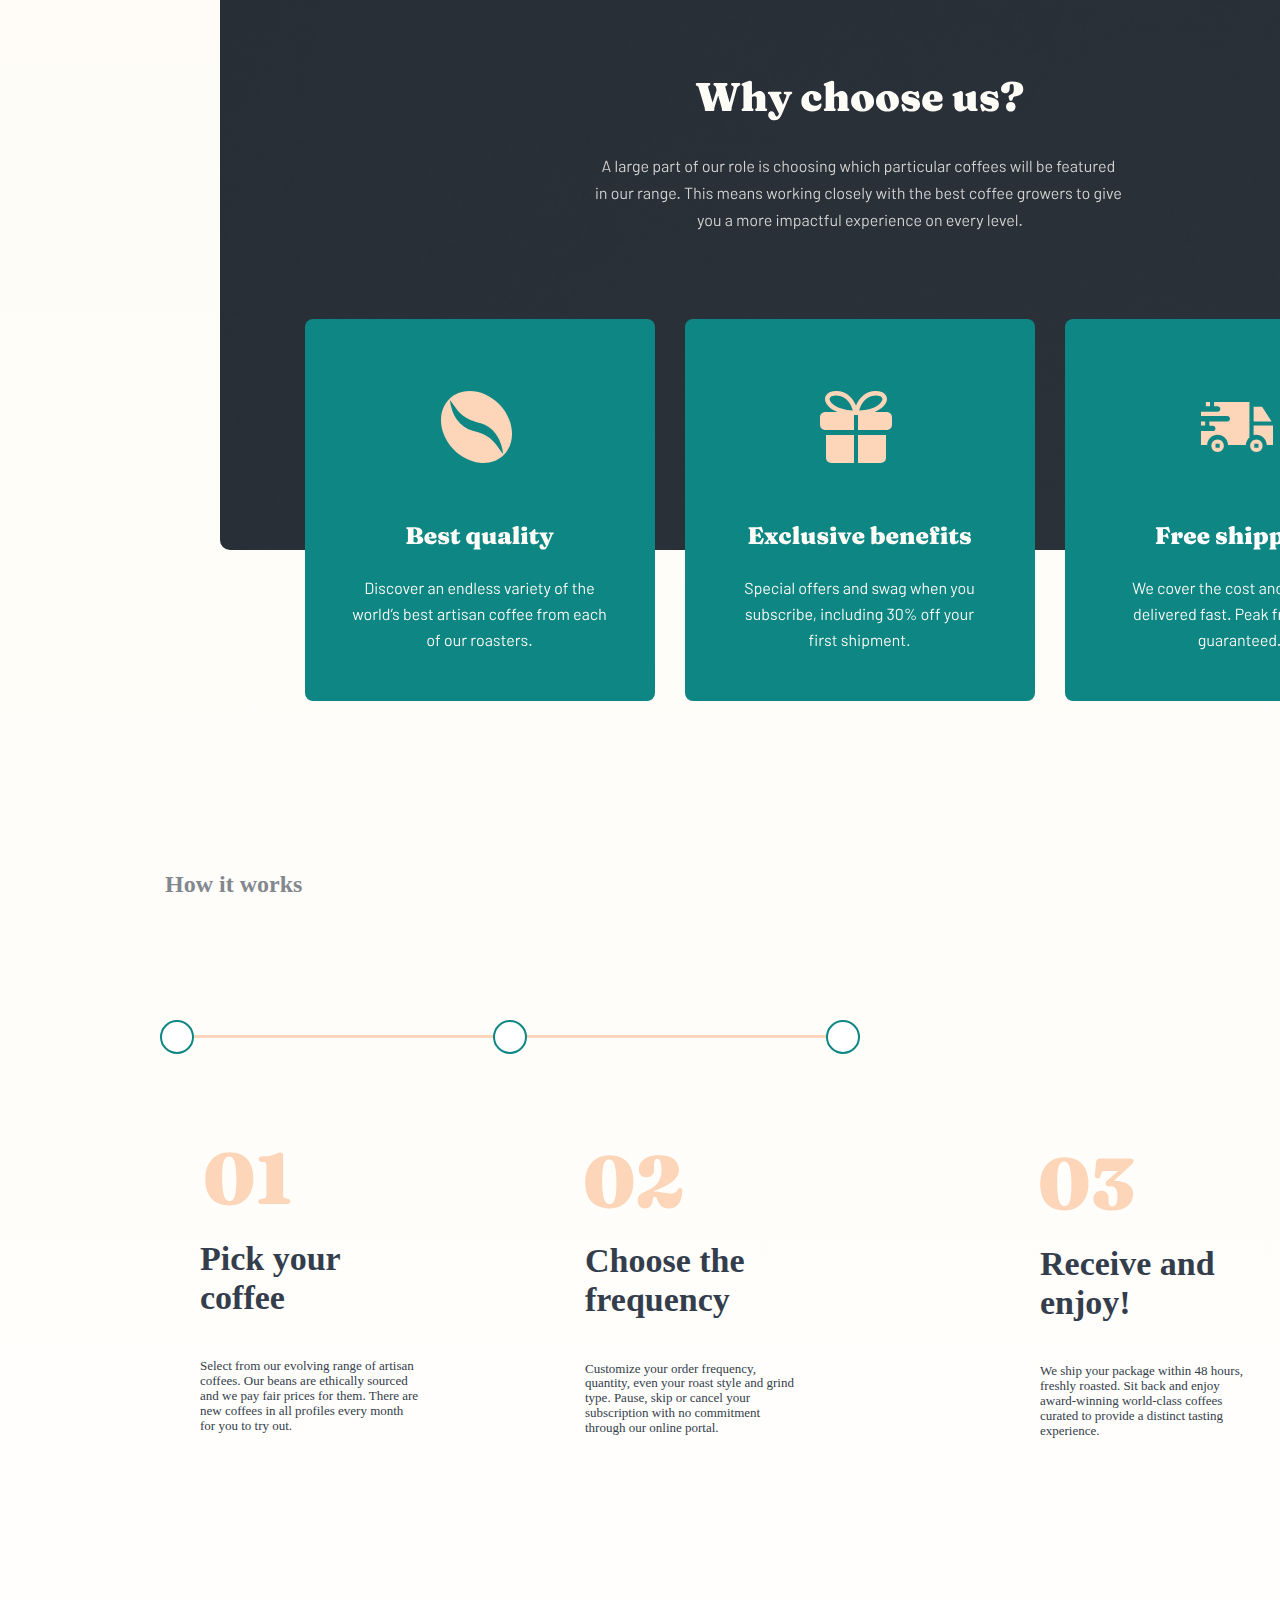
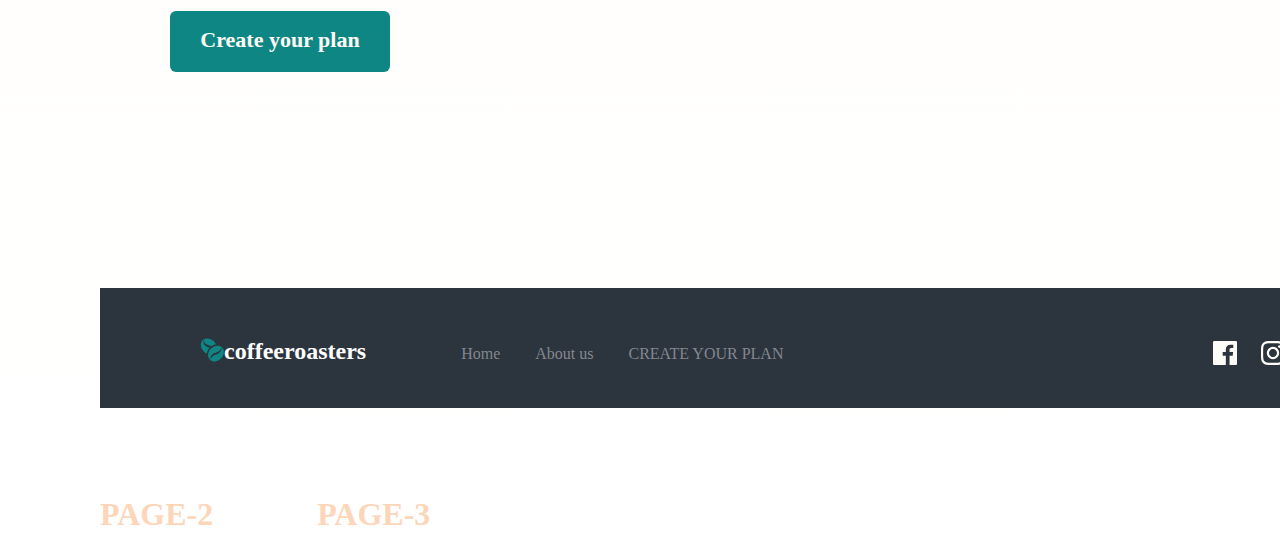
==== commit 4d9f6b09: "yengilik" ====
--- a/index.html
+++ b/index.html
@@ -38,22 +38,22 @@
                <h2 class="wrapper-heading1">our collection</h2>
                <ul class="wrapper-header">
                    <li class="wrapper-item">
-                       <img class="wrapper-img2" src="./img/kopi1 copy.svg" alt="Gran esperesso">
+                       <img class="wrapper-img2" src="./img/gran-espresso.png" alt="Gran esperesso">
                        <h2 class="wrapper-heading">Gran Espresso</h2>
                        <p class="wrapper-text">Light and flavorful blend with cocoa <br> and black pepper for an intense <br> experience.</p>
                    </li>
                    <li class="wrodded-item">
-                       <img class="wrodded-img2" src="./img/kopi2.svg" alt="Gran esperesso">
+                       <img class="wrodded-img2" src="./img/planalto.png" alt="Gran esperesso">
                        <h2 class="wrodded-heading">planalto</h2>
                        <p class="wrodded-text">Brazilian dark roast with rich and <br> velvety body, and hints of fruits and <br> nuts.</p>
                    </li>
                    <li class="drowwer-item">
-                       <img class="drowwer-img2" src="./img/kopi3.svg" alt="Gran esperesso">
+                       <img class="drowwer-img2" src="./img/piccollo.png" alt="Gran esperesso">
                        <h2 class="drowwer-heading">piccollo</h2>
                        <p class="drowwer-text">Mild and smooth blend featuring <br> notes of toasted almond and dried <br> cherry.</p>
                    </li>
                    <li class="dropped-item">
-                       <img class="dropped-img2" src="./img/kopi4.svg" alt="Gran esperesso">
+                       <img class="dropped-img2" src="./img/danche.png" alt="Gran esperesso">
                        <h2 class="dropped-heading">danche</h2>
                        <p class="dropped-text">Ethiopian hand-harvested blend <br> densely packed with vibrant fruit <br> notes.</p>
                    </li>
@@ -71,18 +71,24 @@
    </div>
    <ul class="clas-01">
        <li class="class-wrapper">
-           <img class="img-01" src="./img/01.svg" alt="01">
+        <svg class="img-01" width="86" height="54" viewBox="0 0 86 54" xmlns="http://www.w3.org/2000/svg">
+            <path d="M24.532 0.159998C29.62 0.159998 33.94 1.192 37.492 3.256C41.044 5.32 43.744 8.344 45.592 12.328C47.464 16.312 48.4 21.172 48.4 26.908C48.4 32.308 47.392 37 45.376 40.984C43.384 44.944 40.564 48.016 36.916 50.2C33.292 52.36 29.008 53.44 24.064 53.44C19 53.44 14.68 52.408 11.104 50.344C7.552 48.28 4.84 45.256 2.968 41.272C1.12 37.288 0.196 32.428 0.196 26.692C0.196 21.292 1.192 16.612 3.184 12.652C5.2 8.668 8.032 5.596 11.68 3.436C15.328 1.252 19.612 0.159998 24.532 0.159998ZM31.408 28.6C31.408 22.696 31.132 17.98 30.58 14.452C30.052 10.924 29.236 8.38 28.132 6.82C27.052 5.26 25.672 4.48 23.992 4.48C22.456 4.48 21.184 5.164 20.176 6.532C19.168 7.876 18.412 10.06 17.908 13.084C17.428 16.084 17.188 20.056 17.188 25C17.188 30.904 17.452 35.62 17.98 39.148C18.532 42.676 19.348 45.22 20.428 46.78C21.532 48.34 22.924 49.12 24.604 49.12C26.14 49.12 27.412 48.448 28.42 47.104C29.428 45.736 30.172 43.552 30.652 40.552C31.156 37.528 31.408 33.544 31.408 28.6ZM56.8218 10.024H59.0178C59.8578 10.024 60.4578 10.24 60.8178 10.672C61.2018 11.104 61.3938 11.92 61.3938 13.12V42.964C61.3938 43.924 61.2018 44.656 60.8178 45.16C60.4578 45.64 59.9298 45.964 59.2338 46.132L55.6338 46.924C54.0258 47.308 53.2218 48.172 53.2218 49.516C53.2218 50.284 53.4738 50.896 53.9778 51.352C54.5058 51.784 55.3098 52 56.3898 52H82.5618C83.4978 52 84.1938 51.784 84.6498 51.352C85.1058 50.896 85.3338 50.284 85.3338 49.516C85.3338 48.148 84.6618 47.296 83.3178 46.96L80.1138 46.132C79.4658 45.964 78.9618 45.64 78.6018 45.16C78.2658 44.656 78.0978 43.924 78.0978 42.964V3.364C78.0978 1.468 77.1258 0.519998 75.1818 0.519998C74.5818 0.519998 74.0058 0.591998 73.4538 0.735999C72.9258 0.855999 72.3378 1.084 71.6898 1.42C69.6978 2.38 67.8858 3.112 66.2538 3.616C64.6218 4.12 62.6298 4.372 60.2778 4.372H57.0378C56.0058 4.372 55.1898 4.648 54.5898 5.2C53.9898 5.728 53.6898 6.4 53.6898 7.216C53.6898 8.032 53.9418 8.704 54.4458 9.232C54.9498 9.76 55.7418 10.024 56.8218 10.024Z"/>
+            </svg>         
            <h2 class="class-heading">Pick your <br>coffee</h2>
            <p class="clas-text">Select from our evolving range of artisan <br> coffees. Our beans are ethically sourced <br> and we pay fair prices for them. There are <br> new coffees in all profiles every month <br> for you to try out.</p>
        </li>
        <li class="class-dropped">
-           <img class="img-02" src="./img/02.svg" alt="01">
+        <svg class="img-02" width="98" height="54" viewBox="0 0 98 54" xmlns="http://www.w3.org/2000/svg">
+            <path d="M24.532 0.159998C29.62 0.159998 33.94 1.192 37.492 3.256C41.044 5.32 43.744 8.344 45.592 12.328C47.464 16.312 48.4 21.172 48.4 26.908C48.4 32.308 47.392 37 45.376 40.984C43.384 44.944 40.564 48.016 36.916 50.2C33.292 52.36 29.008 53.44 24.064 53.44C19 53.44 14.68 52.408 11.104 50.344C7.552 48.28 4.84 45.256 2.968 41.272C1.12 37.288 0.196 32.428 0.196 26.692C0.196 21.292 1.192 16.612 3.184 12.652C5.2 8.668 8.032 5.596 11.68 3.436C15.328 1.252 19.612 0.159998 24.532 0.159998ZM31.408 28.6C31.408 22.696 31.132 17.98 30.58 14.452C30.052 10.924 29.236 8.38 28.132 6.82C27.052 5.26 25.672 4.48 23.992 4.48C22.456 4.48 21.184 5.164 20.176 6.532C19.168 7.876 18.412 10.06 17.908 13.084C17.428 16.084 17.188 20.056 17.188 25C17.188 30.904 17.452 35.62 17.98 39.148C18.532 42.676 19.348 45.22 20.428 46.78C21.532 48.34 22.924 49.12 24.604 49.12C26.14 49.12 27.412 48.448 28.42 47.104C29.428 45.736 30.172 43.552 30.652 40.552C31.156 37.528 31.408 33.544 31.408 28.6ZM60.0258 39.832L57.5778 37.96L64.2018 34.576C66.8178 33.232 69.0378 31.684 70.8618 29.932C72.6858 28.18 74.0658 26.128 75.0018 23.776C75.9618 21.424 76.4418 18.688 76.4418 15.568C76.4418 12.688 76.2738 10.396 75.9378 8.692C75.6258 6.964 75.1578 5.716 74.5338 4.948C73.9338 4.18 73.2018 3.796 72.3378 3.796C71.1378 3.796 70.2858 4.348 69.7818 5.452C69.3018 6.556 69.0618 8.08 69.0618 10.024V15.028C69.0618 17.236 68.3778 19 67.0098 20.32C65.6658 21.64 63.7818 22.3 61.3578 22.3C59.0778 22.3 57.2538 21.592 55.8857 20.176C54.5418 18.76 53.8698 16.768 53.8698 14.2C53.8698 11.752 54.5778 9.46 55.9938 7.324C57.4338 5.188 59.6418 3.46 62.6178 2.14C65.5938 0.819997 69.3978 0.159998 74.0298 0.159998C78.6138 0.159998 82.3698 0.795998 85.2978 2.068C88.2258 3.34 90.3858 5.104 91.7778 7.36C93.1938 9.592 93.9018 12.148 93.9018 15.028C93.9018 17.572 93.1818 19.924 91.7418 22.084C90.3018 24.244 88.0578 26.32 85.0098 28.312C81.9858 30.28 78.0978 32.26 73.3458 34.252L60.0258 39.832ZM52.7538 45.52C52.7538 42.688 53.8578 40.432 56.0658 38.752C58.2738 37.048 61.4778 36.196 65.6778 36.196C67.5738 36.196 69.3618 36.316 71.0418 36.556C72.7218 36.772 74.3658 37.024 75.9738 37.312C77.5818 37.6 79.2258 37.864 80.9058 38.104C82.5858 38.32 84.3618 38.428 86.2338 38.428C87.8418 38.428 89.1378 38.128 90.1218 37.528C91.1298 36.904 92.0418 35.932 92.8578 34.612C93.2418 33.988 93.6498 33.556 94.0818 33.316C94.5378 33.076 95.0298 32.98 95.5578 33.028C96.1818 33.076 96.6498 33.376 96.9618 33.928C97.2978 34.456 97.4178 35.308 97.3218 36.484C97.0098 40.564 96.2898 43.852 95.1618 46.348C94.0338 48.82 92.5338 50.62 90.6618 51.748C88.8138 52.876 86.6298 53.44 84.1098 53.44C82.0938 53.44 80.3298 53.152 78.8178 52.576C77.3298 52.024 76.0458 51.1 74.9658 49.804C73.9098 48.508 72.9978 46.756 72.2298 44.548C71.8458 43.372 71.4858 42.604 71.1498 42.244C70.8378 41.884 70.4178 41.704 69.8898 41.704C69.3138 41.704 68.8338 41.98 68.4498 42.532C68.0658 43.06 67.8138 43.936 67.6938 45.16C67.5258 47.2 67.0938 48.832 66.3978 50.056C65.7018 51.256 64.7658 52.12 63.5898 52.648C62.4378 53.176 61.0578 53.44 59.4498 53.44C57.5058 53.44 55.8978 52.732 54.6258 51.316C53.3778 49.876 52.7538 47.944 52.7538 45.52Z"/>
+            </svg>        
            <h2 class="class-headink">Choose the <br>frequency</h2>
            <p class="clas-texs">Customize your order frequency,<br>quantity, even your roast style and grind<br>type.
                Pause, skip or cancel your <br>subscription with no commitment <br> through our online portal.</p>
        </li>
        <li class="class-drowwer">
-           <img class="img-03" src="./img/03.svg" alt="01">
+        <svg class="img-03" width="94" height="54" viewBox="0 0 94 54" xmlns="http://www.w3.org/2000/svg">
+            <path d="M24.532 0.159998C29.62 0.159998 33.94 1.192 37.492 3.256C41.044 5.32 43.744 8.344 45.592 12.328C47.464 16.312 48.4 21.172 48.4 26.908C48.4 32.308 47.392 37 45.376 40.984C43.384 44.944 40.564 48.016 36.916 50.2C33.292 52.36 29.008 53.44 24.064 53.44C19 53.44 14.68 52.408 11.104 50.344C7.552 48.28 4.84 45.256 2.968 41.272C1.12 37.288 0.196 32.428 0.196 26.692C0.196 21.292 1.192 16.612 3.184 12.652C5.2 8.668 8.032 5.596 11.68 3.436C15.328 1.252 19.612 0.159998 24.532 0.159998ZM31.408 28.6C31.408 22.696 31.132 17.98 30.58 14.452C30.052 10.924 29.236 8.38 28.132 6.82C27.052 5.26 25.672 4.48 23.992 4.48C22.456 4.48 21.184 5.164 20.176 6.532C19.168 7.876 18.412 10.06 17.908 13.084C17.428 16.084 17.188 20.056 17.188 25C17.188 30.904 17.452 35.62 17.98 39.148C18.532 42.676 19.348 45.22 20.428 46.78C21.532 48.34 22.924 49.12 24.604 49.12C26.14 49.12 27.412 48.448 28.42 47.104C29.428 45.736 30.172 43.552 30.652 40.552C31.156 37.528 31.408 33.544 31.408 28.6ZM71.7978 25.864L70.5738 24.676C71.0538 24.532 71.5698 24.412 72.1218 24.316C72.6738 24.22 73.2618 24.148 73.8858 24.1C74.5098 24.028 75.1698 23.992 75.8658 23.992C79.2978 23.992 82.3098 24.52 84.9018 25.576C87.4938 26.632 89.5098 28.144 90.9498 30.112C92.4138 32.056 93.1458 34.384 93.1458 37.096C93.1458 40.408 92.2938 43.288 90.5898 45.736C88.9098 48.184 86.4978 50.08 83.3538 51.424C80.2338 52.768 76.5018 53.44 72.1578 53.44C67.9578 53.44 64.4658 52.936 61.6818 51.928C58.8978 50.92 56.8098 49.528 55.4178 47.752C54.0498 45.976 53.3658 43.948 53.3658 41.668C53.3658 39.364 54.1218 37.48 55.6338 36.016C57.1458 34.528 59.0178 33.784 61.2498 33.784C63.6738 33.784 65.4858 34.42 66.6858 35.692C67.9098 36.94 68.5218 38.608 68.5218 40.696V44.548C68.5218 45.94 68.8218 47.128 69.4218 48.112C70.0458 49.096 70.9218 49.588 72.0498 49.588C73.1778 49.588 74.1378 49.252 74.9298 48.58C75.7218 47.884 76.3338 46.792 76.7658 45.304C77.1978 43.792 77.4138 41.812 77.4138 39.364C77.4138 35.716 76.8378 33.112 75.6858 31.552C74.5578 29.992 72.9978 29.212 71.0058 29.212H68.4138C67.4298 29.212 66.6978 28.996 66.2178 28.564C65.7378 28.108 65.4978 27.472 65.4978 26.656C65.4978 26.032 65.6298 25.48 65.8938 25C66.1818 24.52 66.6858 23.968 67.4058 23.344L83.4258 9.412L83.8578 13.876H64.7778C63.7698 13.876 62.9898 14.056 62.4378 14.416C61.8858 14.752 61.5138 15.316 61.3218 16.108L60.6018 18.952C60.4338 19.648 60.1098 20.212 59.6298 20.644C59.1738 21.052 58.5018 21.256 57.6138 21.256C56.7498 21.256 56.0418 21.028 55.4898 20.572C54.9378 20.092 54.7098 19.372 54.8058 18.412L56.1018 4.948C56.1978 3.916 56.6178 3.1 57.3618 2.5C58.1058 1.9 59.1018 1.6 60.3498 1.6H89.6178C91.0818 1.6 92.1258 1.78 92.7498 2.14C93.3738 2.5 93.6858 3.076 93.6858 3.868C93.6858 4.396 93.4818 4.996 93.0738 5.668C92.6898 6.34 91.8618 7.264 90.5898 8.44L71.7978 25.864Z"/>
+            </svg>            
            <h2 class="class-headins">Receive and<br>enjoy!</h2>
            <p class="clas-texk">We ship your package within 48 hours,<br>freshly roasted. Sit back and enjoy <br>award-winning world-class coffees <br>curated to provide a distinct tasting <br>experience.</p>
        </li>
@@ -98,10 +104,13 @@
            <li class="footer-item">CREATE YOUR PLAN</li>
        </ul>
        <div class="img-rofiq">
-           <img class="footer-img1" src="./img/facebook.svg" alt="facebook"><img class="footer-img1" src="./img/instagram.svg"alt="instagram"><img class="footer-img1" src="./img/twitter.svg" alt="twitter"></div>
+           <img class="footer-img1" src="./img/facebook.svg" alt="facebook">
+           <img class="footer-img1" src="./img/instagram.svg"alt="instagram">
+           <img class="footer-img1" src="./img/twitter.svg" alt="twitter">
+        </div>
        </footer>
-       <h2 class="page"><a class="page-link" href="./about.html">PAGE-2</a></h2>
-       <h2 class="page"><a class="page-link" href="./style.html">PAGE-3</a></h2>
+      <a class="page-link page" href="./about.html">PAGE-2</a>
+      <a class="page-link page" href="./style.html">PAGE-3</a>
     </div>
 </body>
 </html>--- a/css/style.min.css
+++ b/css/style.min.css
@@ -1 +1,2 @@
-body{background-image:linear-gradient(#fdf9ee,#fff);background-repeat:no-repeat}.header-ul{display:flex;margin-left:1110px;margin-top:-22px;list-style-type:none}.header-text{color:#83888f;padding:0 18px}.header-img{margin-top:30px;margin-left:50px}.img{margin-top:43px;margin-left:190px;width:1400px;height:600px}.heading{height:145px;line-height:72px;font-size:72px;font-weight:900;margin-left:320px;margin-top:-515px;color:#fff}.text{color:#fefcf7;opacity:.8;margin-left:330px;font-size:16px;line-height:26px}.heading2{font-size:22px;margin-left:330px;border-radius:6px;display:inline-block;color:#fefcf7;background-color:#0e8784;height:45px;text-align:center;padding-top:16px;width:220px;margin-top:50px}.img{margin-left:180px}.wrapper-header{margin-bottom:200px;list-style-type:none}.wrapper-img2{width:400px;height:393px;margin-left:-10px;margin-top:300px}.wrapper-heading{margin-top:-130px;margin-left:100px;font-size:42px;color:#333d4b}.wrapper-heading1{position:absolute;width:1111px;height:196px;left:165px;top:849px;background:linear-gradient(180deg,rgba(254,252,247,.0001) 0,#fefcf7 100%);mix-blend-mode:normal;font-size:160px;margin-top:1px;margin-left:300px;opacity:.1;margin-left:180px}.wrapper-text{margin-left:105px;font-family:Arial;margin-top:-30px}.wrapper{display:flex}.wrodded-heading{margin-top:-130px;margin-left:490px;font-size:42px;color:#333d4b}.wrodded-img2{width:400px;height:393px;margin-left:370px;margin-top:-500px}.wrodded-text{margin-left:490px;font-family:Arial;margin-top:-30px}.drowwer-heading{margin-top:-150px;margin-left:900px;font-size:42px;color:#333d4b}.drowwer-img2{width:400px;height:393px;margin-left:780px;margin-top:-820px}.drowwer-text{margin-left:910px;margin-top:-30px}.dropped-heading{margin-top:-40px;margin-left:1290px;font-size:42px;color:#333d4b}.dropped-img2{width:350px;margin-left:1200px;height:200px}.dropped-text{margin-left:1290px;font-family:Arial;margin-top:-20px}.dropped-item{margin-top:-320px}.div-img{margin-left:220px;margin-bottom:200px}.class-text{position:absolute;height:32px;margin-top:2300px;margin-left:165px;top:calc(50% - 32px/2 - 266.5px);font-style:normal;font-weight:900;font-size:24px;line-height:32px;color:#83888f}.line{display:flex;align-items:center;justify-content:space-between;background-color:#fdd6ba;height:3px;width:700px;margin-top:130px;margin-left:160px}.circle{display:inline-block;background-color:#fff;display:inline-block;width:30px;height:30px;border:2px solid #0e8784;border-radius:50%}.img-01{margin-top:98px;margin-left:165px}.clas-01{list-style-type:none}.class-heading{margin-bottom:42px;margin-left:160px;font-size:34px;color:#333d4b}.clas-text{margin-left:160px;color:#333d4b;font-size:13px}.class-dropped{margin-top:-292px;margin-left:545px}.class-headink{margin-bottom:42px;font-size:34px;color:#333d4b}.clas-texs{color:#333d4b;font-size:13px}.class-drowwer{padding-bottom:109px;margin-top:-292px;margin-left:1000px}.class-headins{margin-bottom:42px;font-size:34px;color:#333d4b}.clas-texk{color:#333d4b;font-size:13px}.heading22{text-decoration:none;font-size:22px;margin-left:130px;border-radius:6px;display:inline-block;color:#fefcf7;background-color:#0e8784;height:45px;text-align:center;padding-top:16px;width:220px;margin-top:50px;margin-bottom:200px}.footer{margin-left:100px;margin-bottom:88px;height:120px;display:flex;width:1280px;background-color:#2c343e}.footer-heading{margin-top:50px;color:#fff}.footer-img{margin-top:50px;padding-left:90px;width:24px;height:24px;margin-left:10px}.footer-dropped{display:flex;list-style-type:none;margin-left:30px;margin-top:37px}.footer-item{margin-right:10px;margin-left:25px;margin-top:20px;color:#83888f}.img-rofiq{margin-top:53px;margin-left:400px}.footer-img1{margin-left:20px}.img-panda{width:1280px;height:450px;margin-top:43px;margin-left:150px}.heading-panda{color:#fefcf7;height:145px;line-height:72px;font-size:40px;font-weight:900;margin-left:280px;margin-top:-335px}.text-panda{margin-top:-80px;color:#fefcf7;opacity:.8;margin-left:280px;font-size:16px;line-height:26px}.qwerty-img{width:445px;height:520px;margin-top:288px;margin-left:165px}.qwerty-heading{font-size:40px;margin-top:-400px;margin-left:700px}.qwerty-text{margin-left:700px}.akula{margin-left:80px;margin-top:300px;width:1280px;height:474px;background-color:#2c343e;position:absolute;border-radius:8px}.akula-heading{padding-left:85px;padding-top:88px;color:#fefcf7;font-size:40px}.akula-text{padding-left:85px;color:#fefcf7;opacity:.8}.akula-img{width:445px;height:474px;margin-left:750px;margin-top:-388px}.wolf-heading{margin-left:90px;margin-top:980px;color:#83888f}.wolf-img{margin-left:90px;margin-top:70px}.wolf-heading1{margin-left:90px;font-size:32px;color:#333d4b}.wolf-header{margin-left:50px;list-style-type:none}.ariol{display:flex}.kombined{margin-right:180px}.footer1{display:flex;margin-left:80px;margin-top:168px;margin-bottom:88px;height:120px;width:1280px;background-color:#2c343e}.page-link{color:#fdd6ba;text-decoration:none}.page{font-size:32px}.type-none{margin-left:-70px}.classss{margin-top:100px;display:inline-block;margin-top:350px;background-color:#2c343e;border-radius:8px;margin-left:140px}.linee{display:flex;align-items:center;justify-content:space-between;background-color:#fdd6ba;height:1px;width:700px;margin-top:130px;margin-left:160px}.circlee{display:inline-block;width:30px;height:30px;border:2px solid #0e8784;border-radius:50%}.class-headingg{margin-bottom:42px;margin-left:160px;font-size:34px;color:#fefcf7}.clas-textt{margin-left:160px;font-size:13px;color:#fefcf7;opacity:.8}.class-headinkk{margin-bottom:42px;font-size:34px;color:#fefcf7}.clas-texss{color:#fefcf7;font-size:13px;opacity:.8}.class-headinss{margin-bottom:42px;font-size:34px;color:#fefcf7}.clas-texkk{color:#fefcf7;opacity:.8}.list-style{margin-left:165px;margin-top:120px;list-style-type:none}.list-style-item{display:flex}.list-style-heading{color:#333d4b;margin-left:24px;opacity:.3}.list-style-img{opacity:.3}.list-style-headingg{color:#333d4b;margin-left:24px}hr{background-color:#83888f;width:255px;height:1px;margin-left:-20px;opacity:25%}.wolfing{display:flex;margin-top:-400px;margin-left:670px}.wolfing-item1{margin-left:30px;border-radius:8px;width:228px;height:250px;background-color:#f4f1eb}.wolfing-header{display:flex;list-style-type:none;margin-left:600px}.wolfing-header-heading{padding-left:28px;padding-top:32px;color:#333d4b}.wolfing-header-text{padding-left:28px;padding-top:5px}.wolfing-heading{font-size:40px;color:#83888f}.wolfing-img{margin-left:98px}.wolfing-item2{margin-left:30px;border-radius:8px;width:228px;height:250px;background-color:#0e8784}.wolfingg{display:flex;margin-top:80px;margin-left:670px}.wolfinggg{display:flex;margin-top:80px;margin-left:670px}.wolfingggg{display:flex;margin-top:80px;margin-left:670px}.wolfinggggg{display:flex;margin-top:80px;margin-left:670px}.wolfingg-img{margin-left:304px}.wolfinggg-img{margin-left:178px}.wolfingggg-img{margin-left:248px}.wolfinggggg-img{margin-left:122px}.pachti-footer{margin-left:670px;margin-top:88px}.heading2222{font-size:22px;margin-left:1180px;border-radius:6px;display:inline-block;color:#fefcf7;background-color:#0e8784;height:45px;text-align:center;padding-top:16px;width:220px;margin-top:50px;text-decoration:none}.footer11{display:flex;margin-left:170px;margin-top:168px;margin-bottom:88px;height:120px;width:1280px;background-color:#2c343e}.wolfing-item2:hover{background-color:#fdd6ba}@media only screen and (max-width:1542px){.container{width:768px}}@media only screen and (max-width:6057px){.superizm{width:768px}}@media only screen and (max-width:3537px){.normalizm{width:768px}}@media only screen and (max-width:768px){.normalizm{width:375px}}@media only screen and (max-width:768px){.superizm{width:375px}}@media only screen and (max-width:768px){.container{width:375px}}.superizm{width: 1542px;}.normalizm{width: 1542px;}+
+@font-face {font-family: 'Barlow';font-style: normal;font-weight: 400;src: local(''),url('../font/barlow-v5-latin-regular.woff2') format('woff2'), url('../font/barlow-v5-latin-regular.woff') format('woff');}@font-face {font-family: 'Fraunces';font-style: normal;font-weight: 400;src: local(''),url('../font/fraunces-v10-latin-regular.woff2') format('woff2'),url('../font/fraunces-v10-latin-regular.woff') format('woff');}@font-face {font-family: 'Fraunces';font-style: normal;font-weight: 900;src: local(''),url('../font/fraunces-v10-latin-900.woff2') format('woff2'),url('../font/fraunces-v10-latin-900.woff') format('woff');}body{font-family:"Franunces","Arial"sans-serif;background-image:linear-gradient(#fdf9ee,#fff);background-repeat:no-repeat}.header-ul{display:flex;margin-left:1110px;margin-top:-22px;list-style-type:none}.header-text{color:#83888f;padding:0 18px}.header-img{margin-top:30px;margin-left:50px}.img{margin-top:43px;margin-left:190px;width:1400px;height:600px}.heading{font-weight: 900; height:145px;line-height:72px;font-size:72px;font-weight:900;margin-left:320px;margin-top:-515px;color:#fff}.text{color:#fefcf7;opacity:.8;margin-left:330px;font-size:16px;line-height:26px}.heading2{font-weight: 600; font-size:22px;margin-left:330px;border-radius:6px;display:inline-block;color:#fefcf7;background-color:#0e8784;height:45px;text-align:center;padding-top:16px;width:220px;margin-top:50px}.img{margin-left:180px}.wrapper-header{margin-bottom:200px;list-style-type:none}.wrapper-img2{width:255px;height:193px;margin-left:30px;margin-bottom:110px}.wrapper-heading{margin-top:-130px;margin-left:100px;font-size:42px;color:#333d4b}.wrapper-heading1{position:absolute;width:1111px;height:196px;left:165px;top:849px;background:linear-gradient(180deg,rgba(254,252,247,.0001) 0%,#fefcf7 100%);mix-blend-mode:normal;font-size:160px;margin-top:1px;margin-left:300px;opacity:.1;margin-left:180px}.wrapper-text{margin-left:105px;font-family:Arial;margin-top:-30px}.wrapper{display:flex}.wrodded-heading{margin-top:-130px;margin-left:490px;font-size:42px;color:#333d4b}.wrodded-img2{width:255px;height:193px;margin-left:410px;margin-bottom:110px}.wrodded-text{margin-left:490px;font-family:Arial;margin-top:-30px}.drowwer-heading{margin-top:-150px;margin-left:900px;font-size:42px;color:#333d4b}.drowwer-img2{margin-bottom:120px; width:250px;height:193px;margin-left:820px;}.drowwer-text{margin-left:910px;margin-top:-30px}.dropped-heading{margin-top:-40px;margin-left:1290px;font-size:42px;color:#333d4b}.dropped-img2{width: 255px;height: 193px;margin-left:1230px;}.dropped-text{margin-left:1290px;font-family:Arial;margin-top:-20px}.dropped-item{margin-top:-265px}.div-img{margin-left:220px;margin-bottom:200px}.class-text{position:absolute;height:32px;margin-top:2300px;margin-left:165px;top:calc(50% - 32px/2 - 266.5px);font-style:normal;font-weight:900;font-size:24px;line-height:32px;color:#83888f}.line{display:flex;align-items:center;justify-content:space-between;background-color:#fdd6ba;height:3px;width:700px;margin-top:130px;margin-left:160px}.circle{display:inline-block;background-color:#fff;display:inline-block;width:30px;height:30px;border:2px solid #0e8784;border-radius:50%}.img-01{fill: #FDD6BA; margin-top:98px;margin-left:165px}.clas-01{list-style-type:none}.class-heading{margin-bottom:42px;margin-left:160px;font-size:34px;color:#333d4b}.clas-text{margin-left:160px;color:#333d4b;font-size:13px}.class-dropped{margin-top:-292px;margin-left:545px}.class-headink{margin-bottom:42px;font-size:34px;color:#333d4b}.clas-texs{color:#333d4b;font-size:13px}.class-drowwer{padding-bottom:109px;margin-top:-292px;margin-left:1000px}.class-headins{margin-bottom:42px;font-size:34px;color:#333d4b}.clas-texk{color:#333d4b;font-size:13px}.heading22{font-weight: 600; text-decoration:none;font-size:22px;margin-left:130px;border-radius:6px;display:inline-block;color:#fefcf7;background-color:#0e8784;height:45px;text-align:center;padding-top:16px;width:220px;margin-top:50px;margin-bottom:200px}.footer{margin-left:100px;margin-bottom:88px;height:120px;display:flex;width:1280px;background-color:#2c343e}.footer-heading{margin-top:50px;color:#fff}.footer-img{margin-top:50px;padding-left:90px;width:24px;height:24px;margin-left:10px}.footer-dropped{display:flex;list-style-type:none;margin-left:30px;margin-top:37px}.footer-item{margin-right:10px;margin-left:25px;margin-top:20px;color:#83888f}.footer-item:hover{color: #fff;}.img-rofiq{margin-top:53px;margin-left:400px}.footer-img1{margin-left:20px}.img-panda{width:1280px;height:450px;margin-top:43px;margin-left:150px}.heading-panda{color:#fefcf7;height:145px;line-height:72px;font-size:40px;font-weight:900;margin-left:280px;margin-top:-335px}.text-panda{margin-top:-80px;color:#fefcf7;opacity:.8;margin-left:280px;font-size:16px;line-height:26px}.qwerty-img{width:445px;height:520px;margin-top:288px;margin-left:165px}.qwerty-heading{font-size:40px;margin-top:-400px;margin-left:700px}.qwerty-text{margin-left:700px}.akula{margin-left:80px;margin-top:300px;width:1280px;height:474px;background-color:#2c343e;position:absolute;border-radius:8px}.akula-heading{padding-left:85px;padding-top:88px;color:#fefcf7;font-size:40px}.akula-text{padding-left:85px;color:#fefcf7;opacity:.8}.akula-img{width:445px;height:474px;margin-left:750px;margin-top:-388px}.wolf-heading{margin-left:90px;margin-top:980px;color:#83888f}.wolf-img{margin-left:90px;margin-top:70px}.wolf-heading1{margin-left:90px;font-size:32px;color:#333d4b}.wolf-header{margin-left:50px;list-style-type:none}.ariol{display:flex}.kombined{margin-right:180px}.footer1{display:flex;margin-left:80px;margin-top:168px;margin-bottom:88px;height:120px;width:1280px;background-color:#2c343e}.page-link{padding-bottom: 20px;color:#fdd6ba;font-weight: 900; text-decoration:none}.page{margin-left: 100px; font-size:32px}.type-none{margin-left:-70px}.classss{margin-top:100px;display:inline-block;margin-top:350px;background-color:#2c343e;border-radius:8px;margin-left:140px}.linee{display:flex;align-items:center;justify-content:space-between;background-color:#fdd6ba;height:1px;width:700px;margin-top:130px;margin-left:160px}.circlee{display:inline-block;width:30px;height:30px;border:2px solid #0e8784;border-radius:50%}.class-headingg{margin-bottom:42px;margin-left:160px;font-size:34px;color:#fefcf7}.clas-textt{margin-left:160px;font-size:13px;color:#fefcf7;opacity:.8}.class-headinkk{margin-bottom:42px;font-size:34px;color:#fefcf7}.clas-texss{color:#fefcf7;font-size:13px;opacity:.8}.class-headinss{margin-bottom:42px;font-size:34px;color:#fefcf7}.clas-texkk{color:#fefcf7;opacity:.8}.list-style{margin-left:165px;margin-top:120px;list-style-type:none}.list-style-item{display:flex}.list-style-heading{color:#333d4b;margin-left:24px;opacity:.3}.list-style-img{opacity:.3}.list-style-headingg{color:#333d4b;margin-left:24px}hr{background-color:#83888f;width:255px;height:1px;margin-left:-20px;opacity:25%}.wolfing{display:flex;margin-top:-400px;margin-left:670px}.wolfing-item1{margin-left:30px;border-radius:8px;width:228px;height:250px;background-color:#f4f1eb}.wolfing-header{display:flex;list-style-type:none;margin-left:600px}.wolfing-header-heading{padding-left:28px;padding-top:32px;color:#333d4b}.wolfing-header-text{padding-left:28px;padding-top:5px}.wolfing-heading{font-size:40px;color:#83888f}.wolfing-img{margin-left:98px}.wolfing-item2{margin-left:30px;border-radius:8px;width:228px;height:250px;background-color:#0e8784}.wolfingg{display:flex;margin-top:80px;margin-left:670px}.wolfinggg{display:flex;margin-top:80px;margin-left:670px}.wolfingggg{display:flex;margin-top:80px;margin-left:670px}.wolfinggggg{display:flex;margin-top:80px;margin-left:670px}.wolfingg-img{margin-left:304px}.wolfinggg-img{margin-left:178px}.wolfingggg-img{margin-left:248px}.wolfinggggg-img{margin-left:122px}.pachti-footer{margin-left:670px;margin-top:88px}.heading2222{font-size:22px;margin-left:1180px;border-radius:6px;display:inline-block;color:#fefcf7;background-color:#0e8784;height:45px;text-align:center;padding-top:16px;width:220px;margin-top:50px;text-decoration:none}.footer11{display:flex;margin-left:170px;margin-top:168px;margin-bottom:88px;height:120px;width:1280px;background-color:#2c343e}.wolfing-item2:hover{background-color:#fdd6ba;}.heading22:hover{background-color: #fdd6ba;}.heading2222:hover{background-color: #fdd6ba;}.heading2:hover{background-color: #fdd6ba;}.page-link:hover{color: #0e8784;}.footer-img1:hover{opacity: 0.3;}.img-01:hover{fill: #0e8784;}.img-02{fill: #FDD6BA;}.img-02:hover{fill: #0e8784;}.img-03{fill: #FDD6BA;}.img-03:hover{fill: #0e8784;}.drowwer-item{margin-top: -295px;}.wrodded-item{margin-top: -295px;}.wrapper-item{margin-top: 325px;}